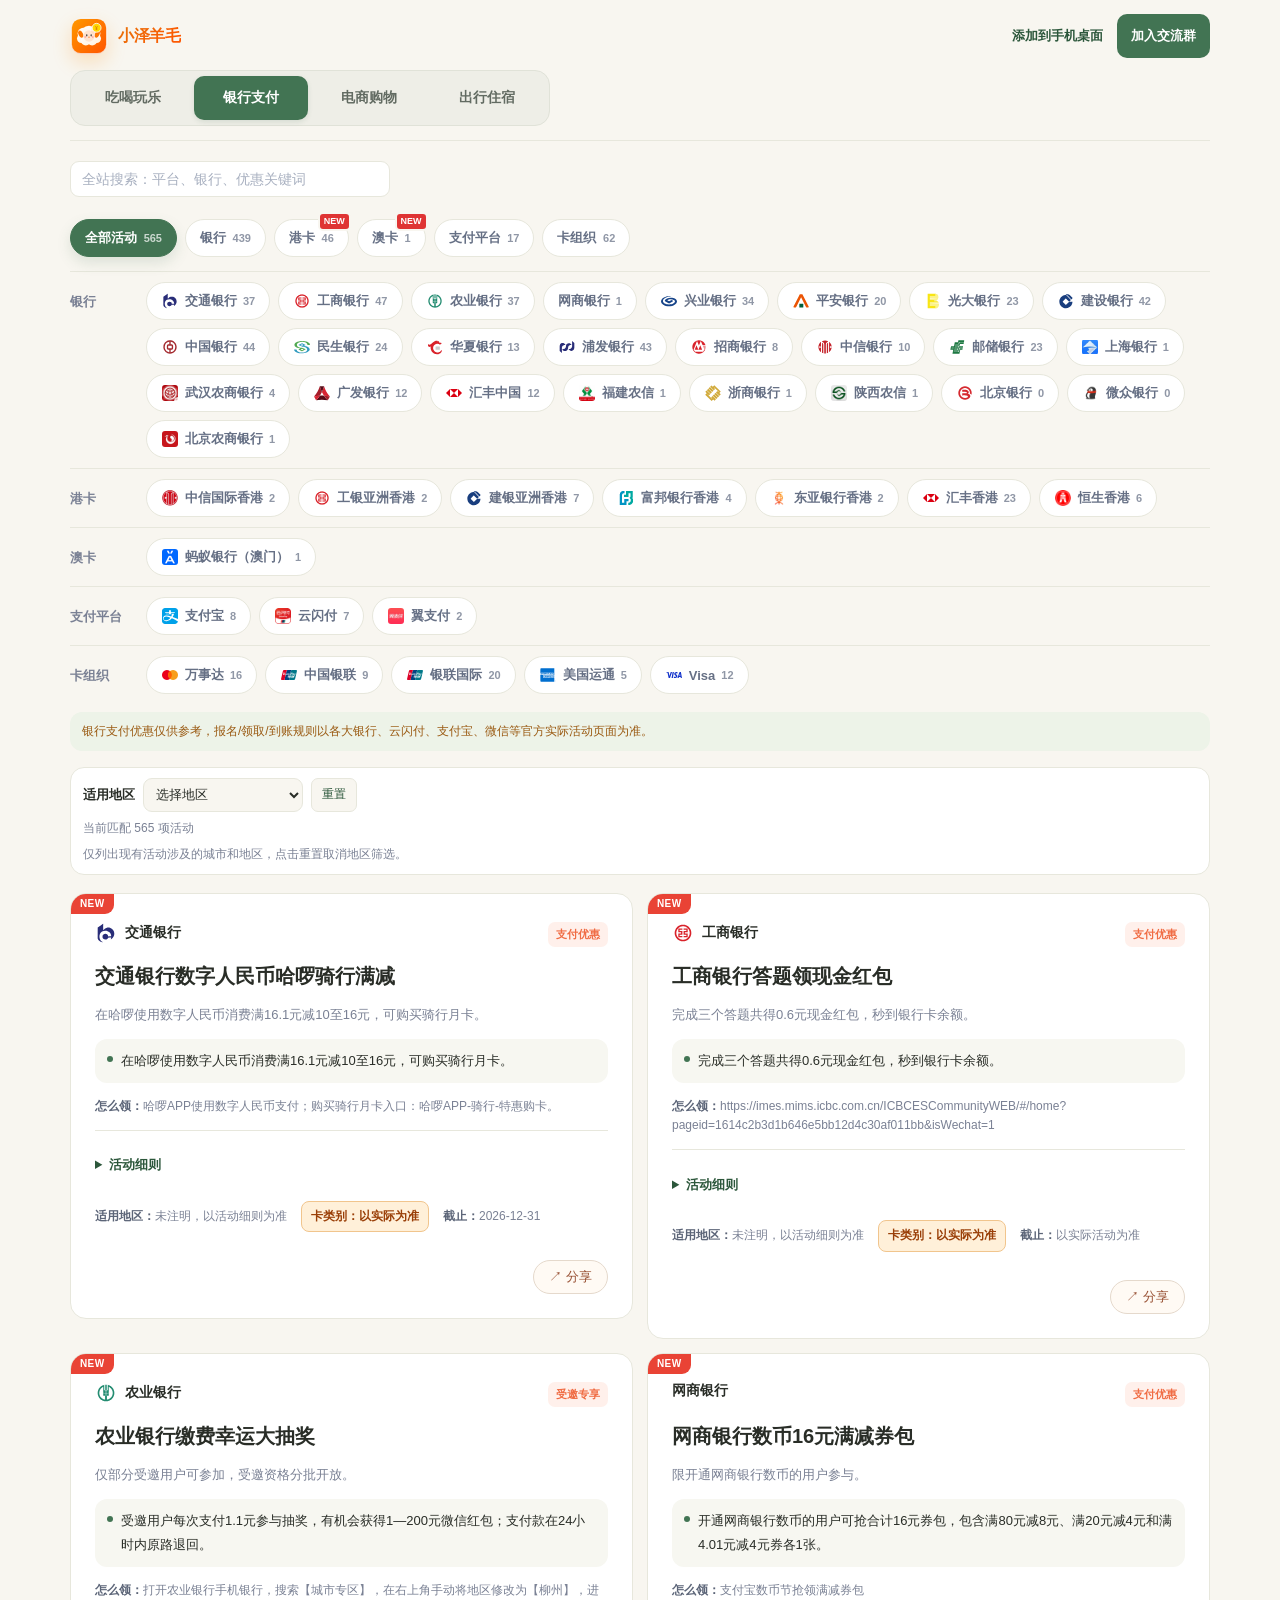
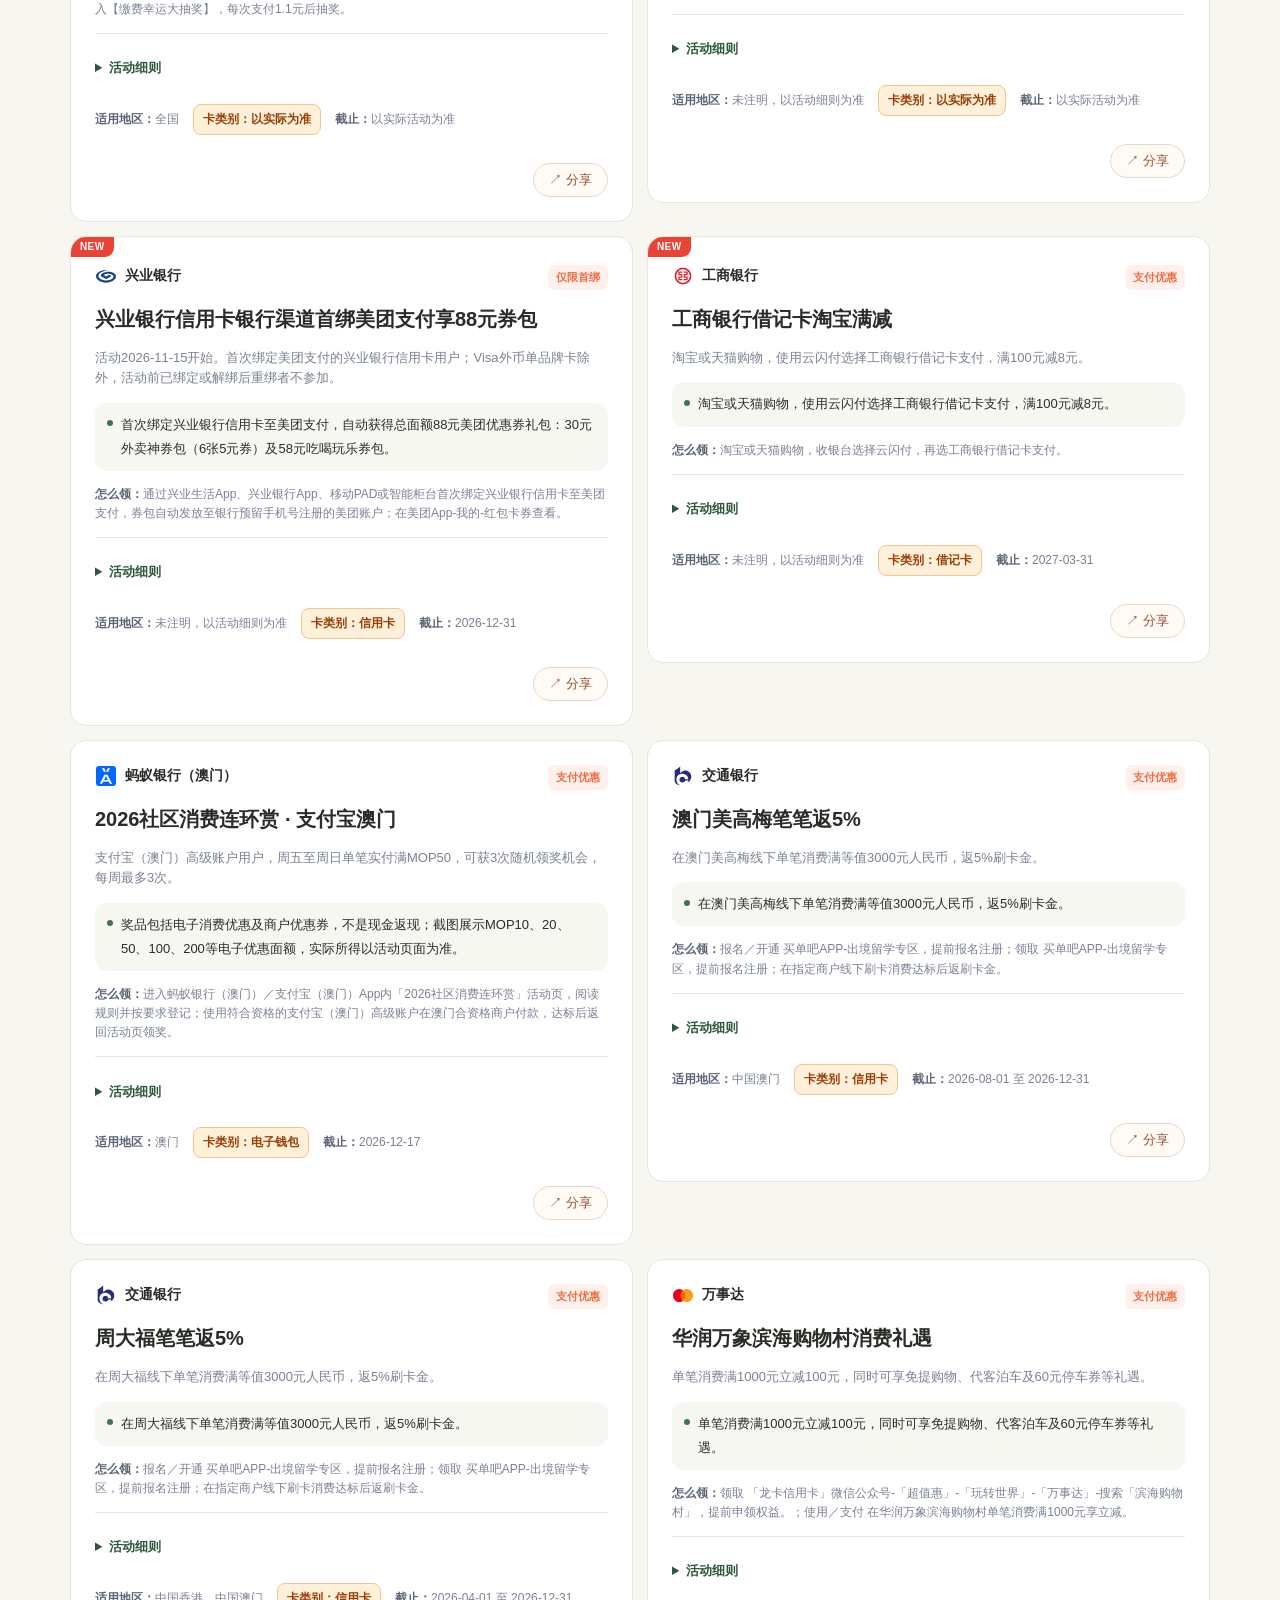
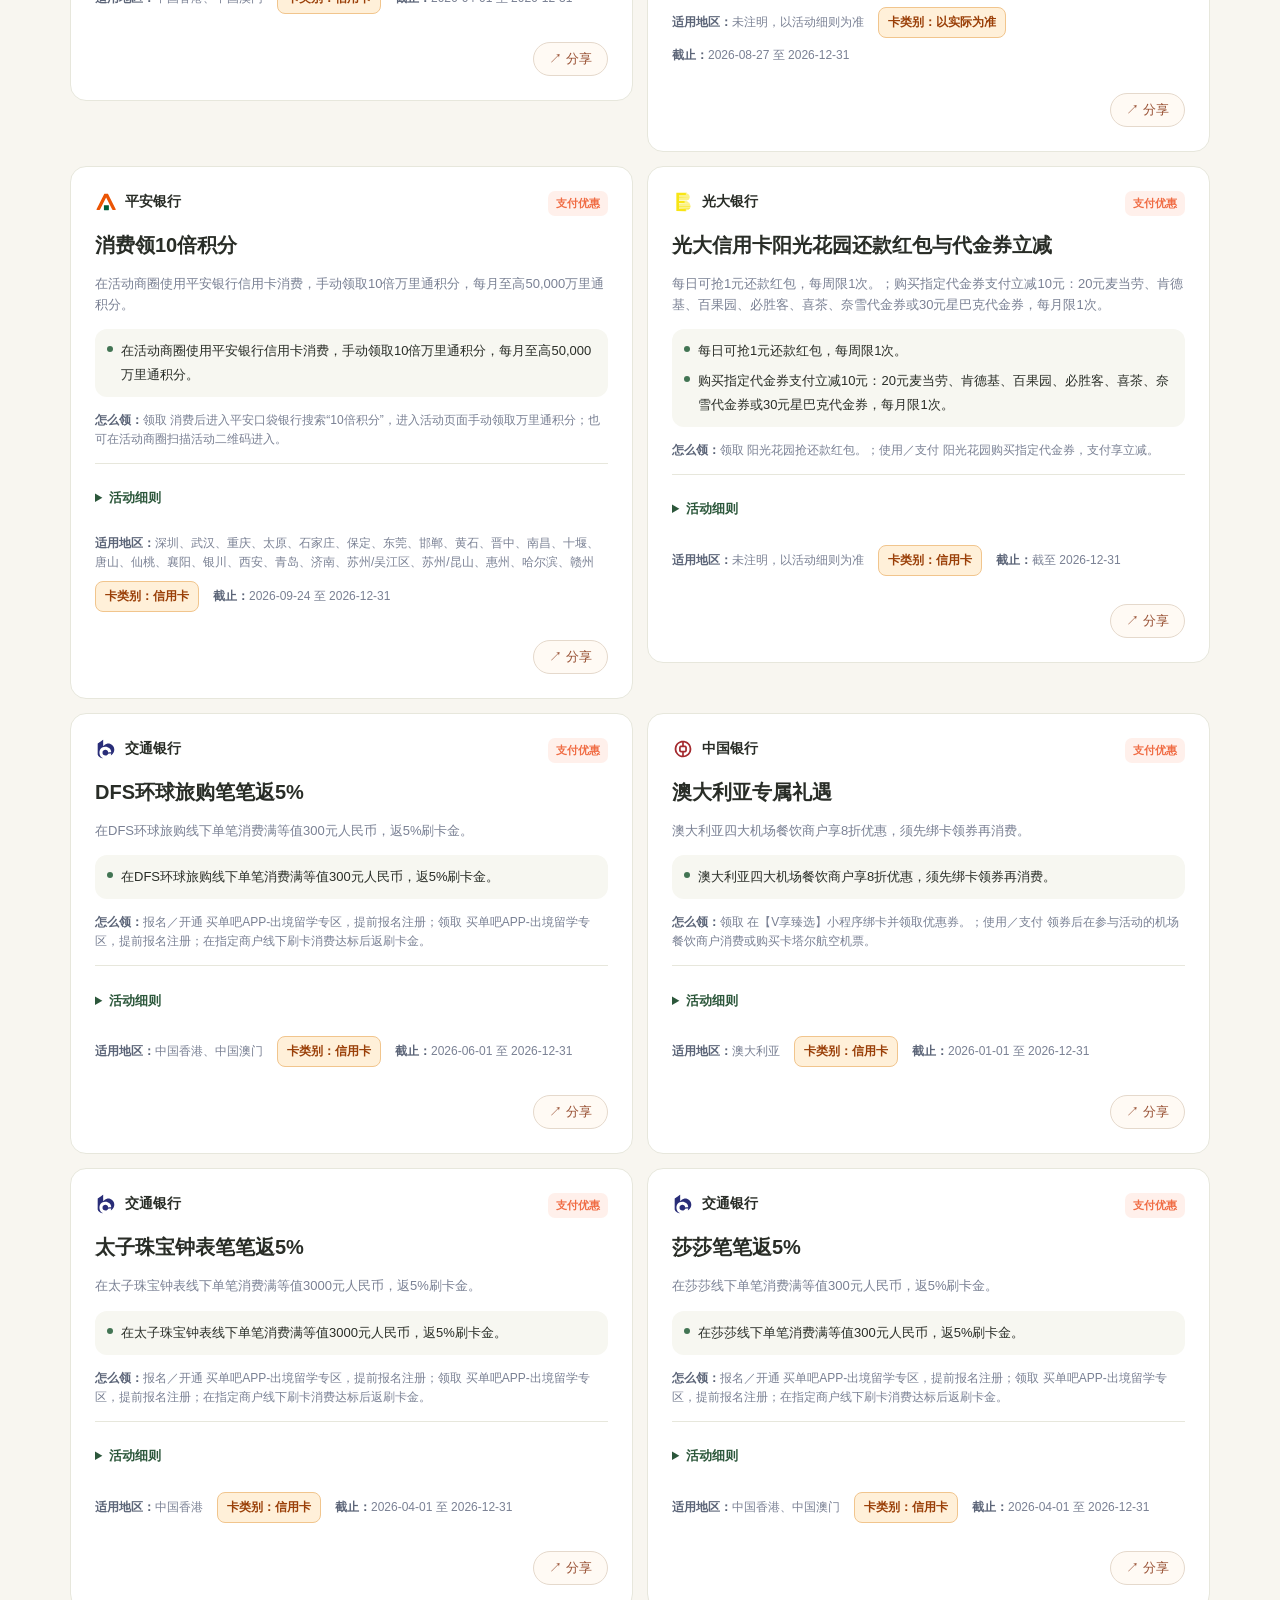
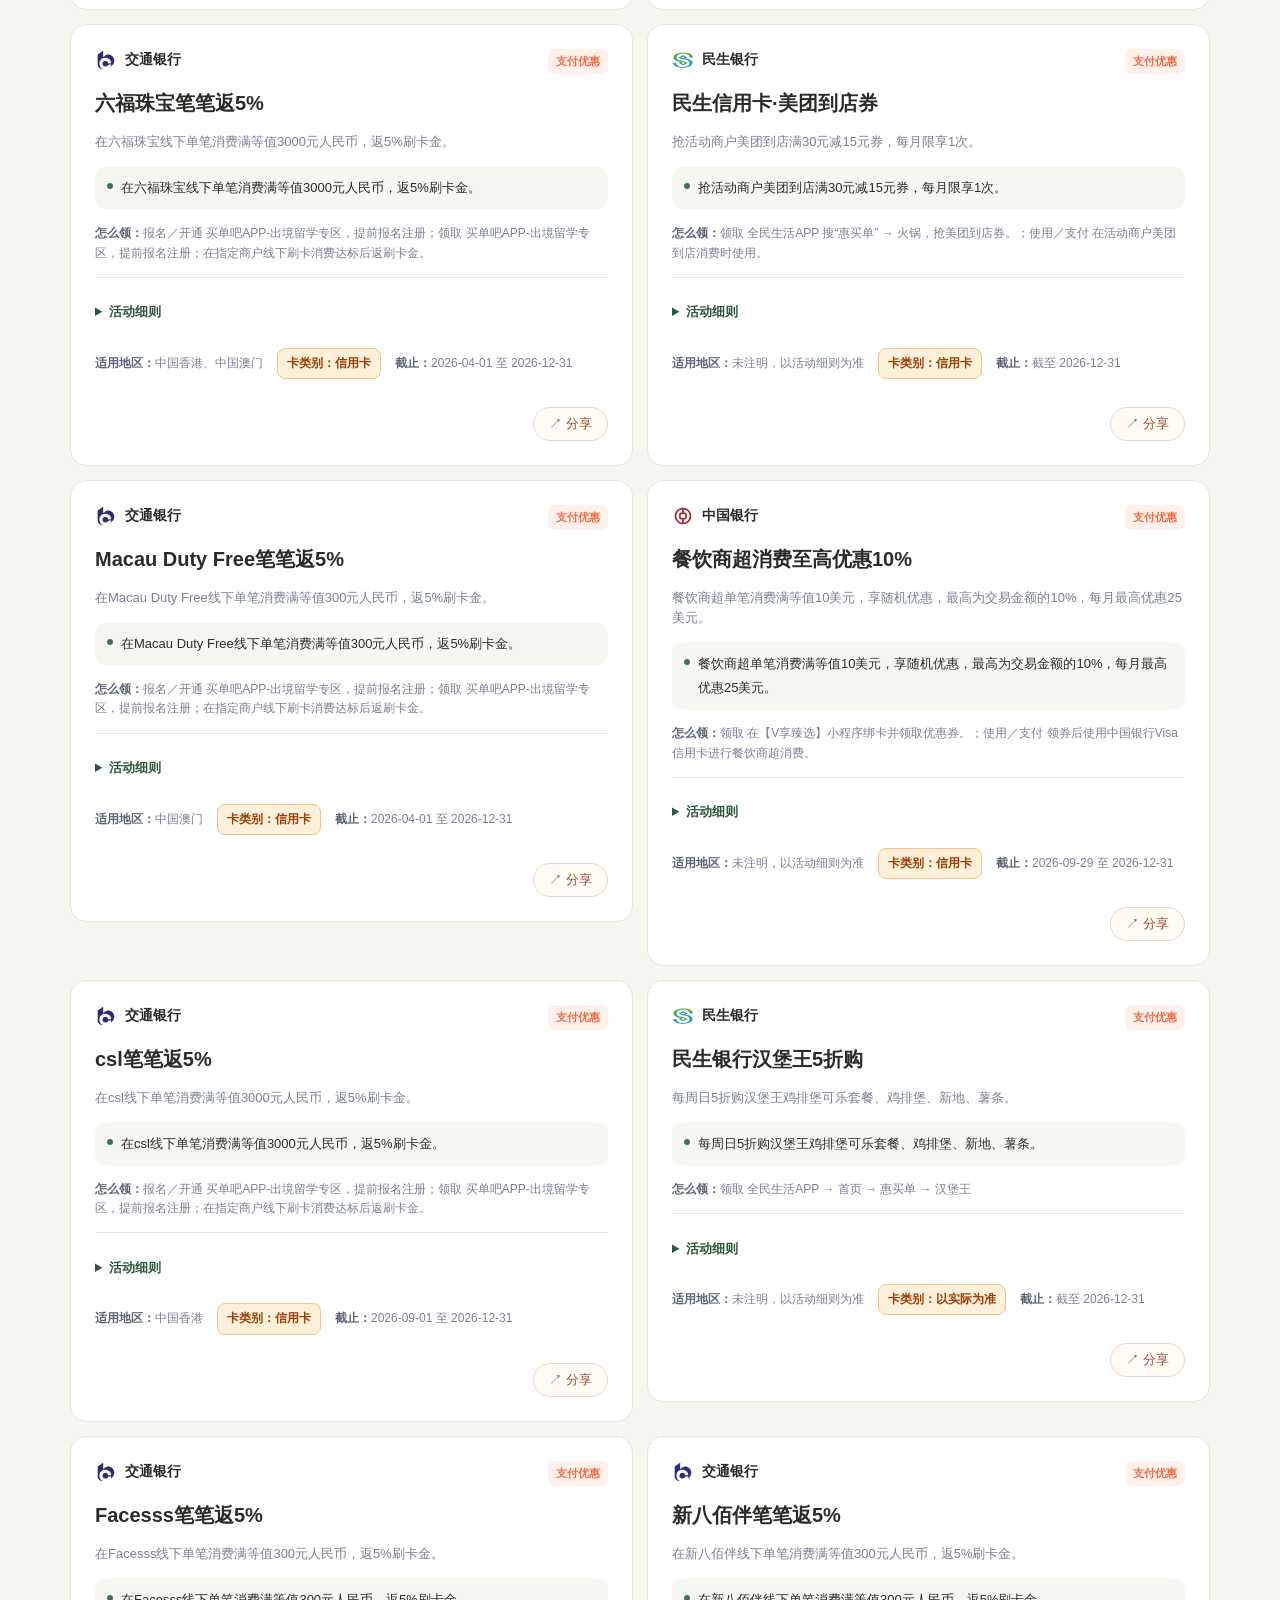
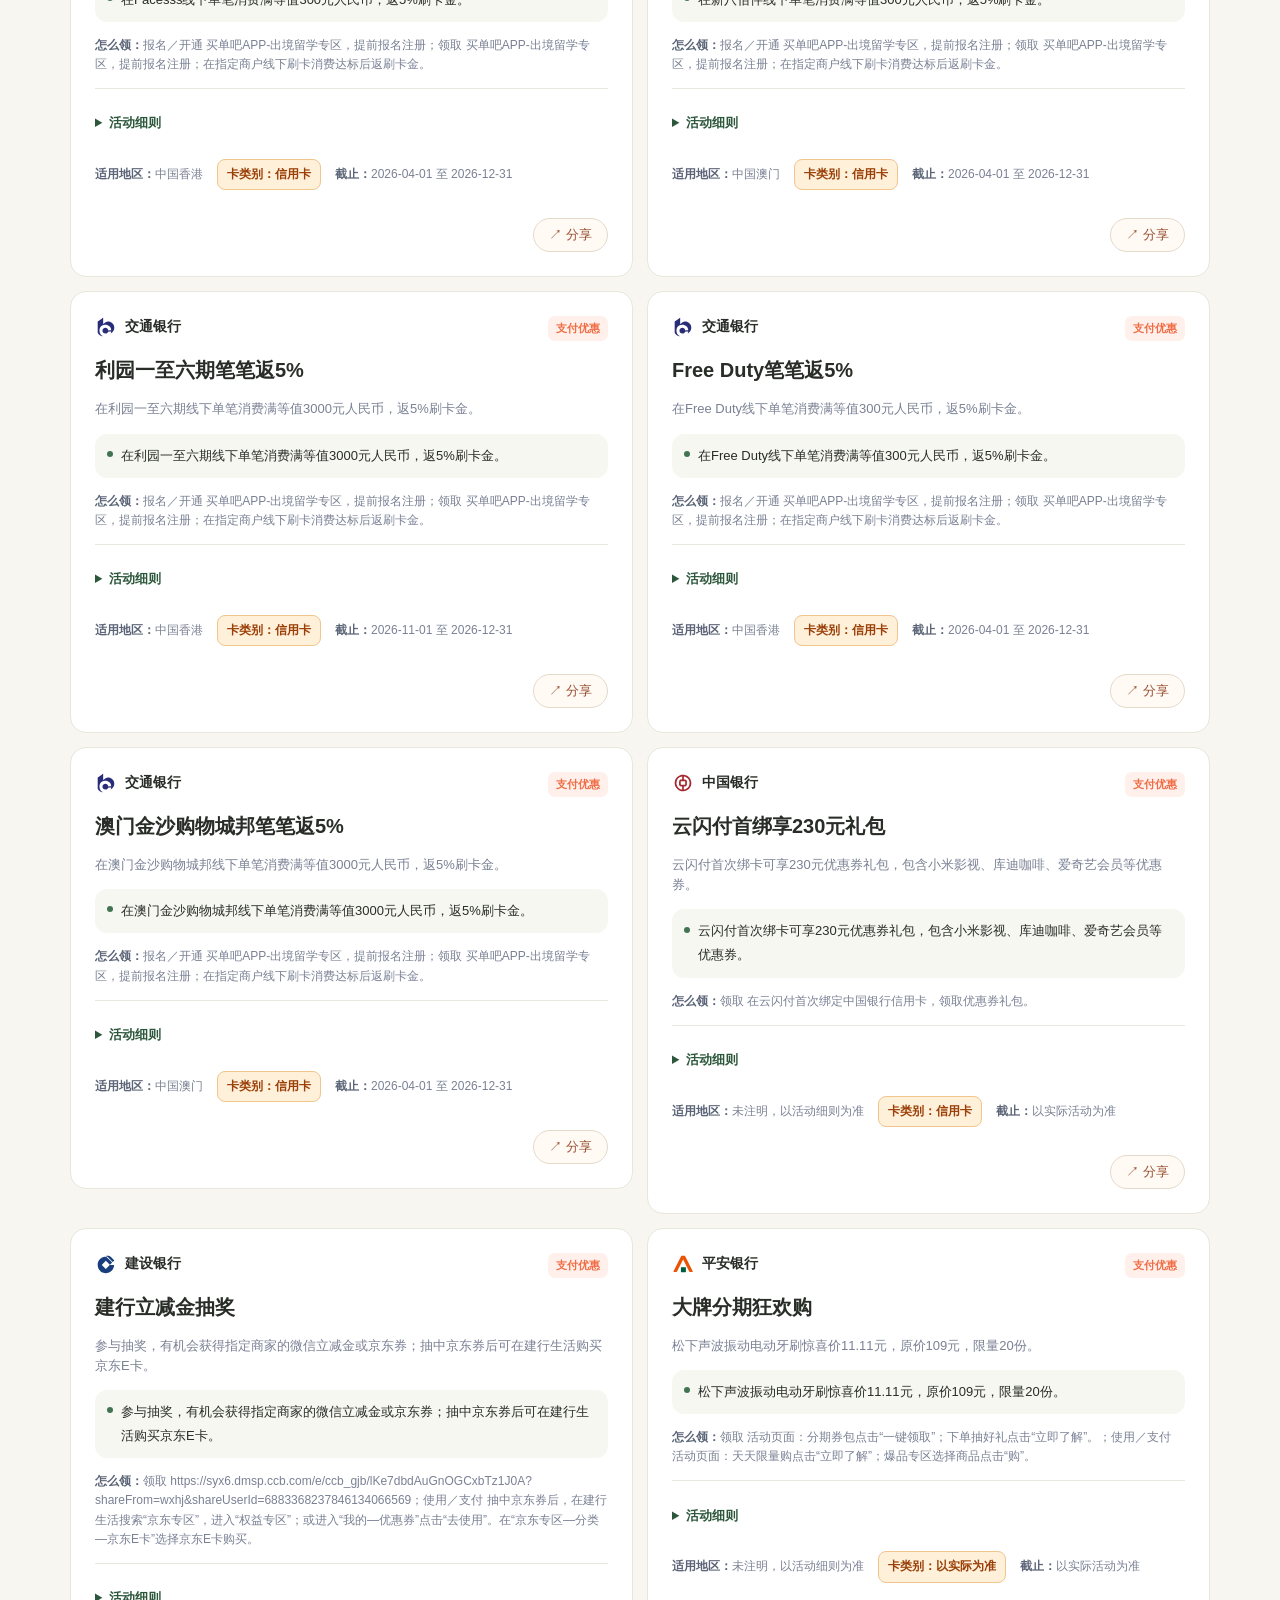
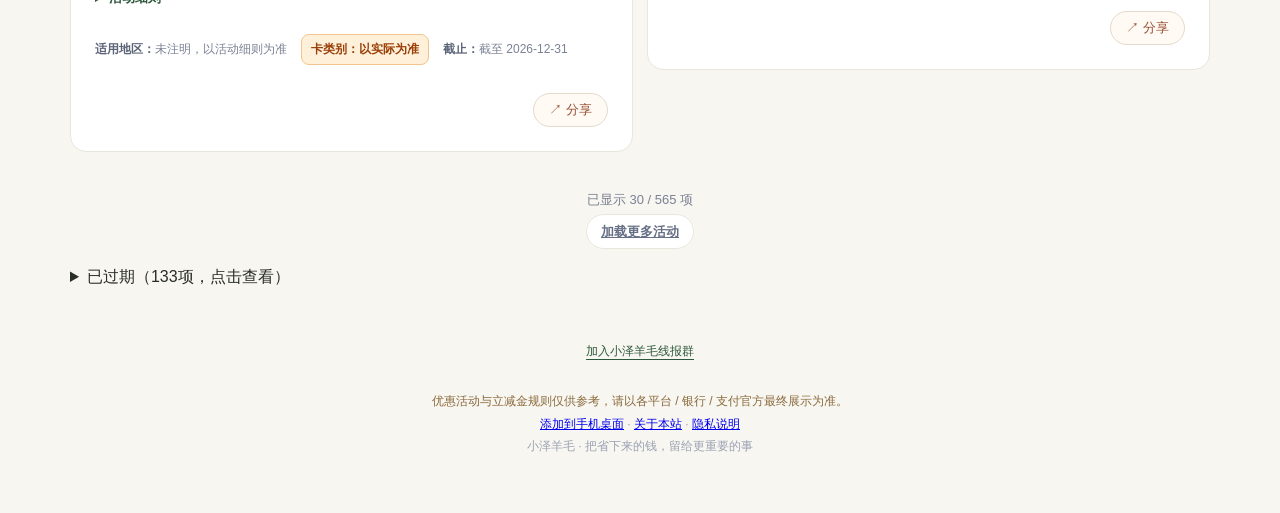
==== bank-payment/index.html @ dc4419f2 "feat: 初始化小泽羊毛网站全量代码与静态资源" ====
<!doctype html>
<html lang="zh-CN" data-section="bank" data-bank-page="1">
  <head>
    <meta charset="UTF-8" />
    <meta name="viewport" content="width=device-width, initial-scale=1, viewport-fit=cover" />
    <meta name="theme-color" content="#fff7ed" />
    <meta name="description" content="小泽羊毛 - 工商、建设、招商、交行等各大银行微信立减金、支付宝红包与支付满减活动汇总。" />
    <link rel="icon" type="image/svg+xml" href="/assets/logo.svg" />
    <link rel="apple-touch-icon" href="/assets/logo.svg" />
    <title>各大银行支付立减金与满减攻略 - 小泽羊毛</title>
    <!-- 引入核心样式表 -->
    <link rel="stylesheet" href="/assets/style.css" />
  </head>
  <body>
    <main class="page">
      <!-- 顶部紧凑导航栏 -->
      <header class="compact-header" id="top">
        <nav class="nav" aria-label="主导航">
          <a href="/" class="brand" aria-label="小泽羊毛首页">
            <img src="/assets/logo.svg" alt="小泽羊毛Logo" class="logo" width="38" height="38" />
            <span class="brand-name">小泽羊毛</span>
          </a>

          <!-- 模式切换栏 (吃喝玩乐 / 银行支付 / 电商购物 / 出行住宿) -->
          <div class="mode-bar-wrap" id="mode-bar-wrap">
            <div class="mode-switch" role="tablist" aria-label="内容类型">
              <a href="/" role="tab" id="tab-life" class="mode-btn" data-mode="life" aria-selected="false" aria-controls="panel-life">吃喝玩乐</a>
              <a href="/bank-payment/" role="tab" id="tab-bank" class="mode-btn" data-mode="bank" aria-current="page" aria-selected="true" aria-controls="panel-bank">银行支付</a>
              <a href="/shopping/" role="tab" id="tab-double11" class="mode-btn" data-mode="double11" aria-selected="false" aria-controls="panel-life">电商购物</a>
              <a href="/travel/" role="tab" id="tab-brand" class="mode-btn" data-mode="brand" aria-selected="false" aria-controls="panel-life">出行住宿</a>
            </div>
          </div>

          <!-- 右侧操作项 -->
          <div class="header-actions">
            <a href="/add-to-home.html" class="home-guide-link">添加到手机桌面</a>
            <button type="button" class="wechat-open" id="group-open-top" aria-haspopup="dialog">加入交流群</button>
          </div>
        </nav>
      </header>

      <!-- 当前版块主标题 -->
      <h1 class="section-heading" id="section-heading">银行支付优惠</h1>

      <!-- 工具栏：搜索与分类标签 -->
      <section class="toolbar" aria-label="筛选与搜索">
        <div class="search-row">
          <input
            type="search"
            class="search-input"
            id="search-input"
            placeholder="搜索平台 / 优惠关键词..."
            autocomplete="off"
            enterkeyhint="search"
            aria-label="搜索"
          />
        </div>

        <!-- 动态分类标签 (由 app.js 根据当前板块自动填充与高亮) -->
        <div class="categories" id="categories" role="toolbar" aria-label="分类筛选">
          <button type="button" class="category active" data-category="全部" aria-pressed="true">全部</button>
        </div>

        <div class="category-hint" aria-hidden="true">
          <span>左右滑动查看更多分类</span>
          <span class="arrow">→</span>
        </div>

        <!-- 银行模式专属说明提示 -->
        <p class="panel-note" id="bank-note">
          银行支付优惠仅供参考，报名/领取/到账规则以各大银行、云闪付、支付宝、微信等官方实际活动页面为准。
        </p>
      </section>

      <!-- 银行地区筛选器 (银行模式下使用) -->
      <div class="region-filter" id="region-filter" hidden>
        <div class="region-controls">
          <label for="bank-region">适用地区</label>
          <select id="bank-region" aria-describedby="region-note"></select>
          <button type="button" id="reset-bank-region">重置</button>
        </div>
        <span id="region-result-count" role="status" aria-live="polite"></span>
        <p id="region-note">仅列出现有活动涉及的城市和地区，点击重置取消地区筛选。</p>
      </div>

      <p id="search-summary" class="search-summary" role="status" aria-live="polite" hidden></p>

      <!-- 吃喝玩乐 / 电商 / 出行优惠网格面板 -->
      <section id="panel-life" role="tabpanel" aria-labelledby="tab-life">
        <h2 class="result-heading" id="life-results" hidden>优惠活动</h2>
        <div class="grid" id="coupon-grid">
          <!-- 默认占位卡片 (app.js 加载后将从 coupons.js 动态渲染) -->
          <article class="coupon" data-activity-id="coupon-001">
            <div class="coupon-top">
              <div class="platform">
                <img src="/assets/platforms/meituan.webp" alt="美团" class="platform-icon" width="36" height="36" />
                美团外卖大额券
              </div>
              <span class="tag">热门推荐</span>
            </div>
            <p class="desc">大额满减神券天天领，天天外卖立减省钱</p>
            <div class="coupon-code">
              <span>口令：</span>
              <code>http:/💰x5YTFiODFmZTM💰</code>
            </div>
            <div class="coupon-bottom">
              <div class="coupon-action">
                <span class="copy-feedback" role="status" aria-live="polite"></span>
                <button type="button" class="copy" data-code="http:/💰x5YTFiODFmZTM💰" data-platform="美团">复制口令</button>
              </div>
            </div>
            <button type="button" class="share-button" data-share-id="coupon-001">↗ 分享</button>
          </article>
        </div>
      </section>

      <!-- 银行支付优惠面板 -->
      <section id="panel-bank" role="tabpanel" aria-labelledby="tab-bank" hidden>
        <h2 class="result-heading" id="bank-results" hidden>银行支付</h2>
        <div class="bank-grid" id="bank-grid"></div>
      </section>

      <!-- 底部版权与说明 -->
      <footer>
        <button type="button" class="wechat-footer-button" id="group-open-footer" aria-haspopup="dialog">
          加入小泽羊毛线报群
        </button>
        <span class="warn">
          优惠活动与立减金规则仅供参考，请以各平台 / 银行 / 支付官方最终展示为准。
        </span>
        <br />
        <a href="/add-to-home.html">添加到手机桌面</a> ·
        <a href="/about.html">关于本站</a> ·
        <a href="/privacy.html">隐私说明</a>
        <br />
        小泽羊毛 · 把省下来的钱，留给更重要的事
      </footer>
    </main>

    <!-- 加入社群对话框 (站长可在下方修改群号或二维码图片) -->
    <dialog class="wechat-dialog" id="group-dialog" aria-labelledby="group-dialog-title">
      <div class="wechat-dialog-header">
        <h2 id="group-dialog-title">加入小泽羊毛交流群</h2>
        <button type="button" id="group-close" aria-label="关闭">×</button>
      </div>
      <div class="wechat-content">
        <p>欢迎加入小泽羊毛线报群，每天同步最新外卖立减券、银行立减金与大额补贴！</p>
        <div style="background:#fff7ed; padding:12px; border-radius:8px; margin:12px 0; border:1px dashed #ff8a1f;">
          <p style="margin:0 0 6px 0; font-weight:600;">小泽羊毛官方QQ/微信群：</p>
          <p style="margin:0; font-size:16px;">
            群号：<strong>300260356</strong>
            <button type="button" id="copy-group-number" style="margin-left:8px; padding:4px 8px; font-size:12px; background:#ff8a1f; color:#fff; border:none; border-radius:4px; cursor:pointer;">复制群号</button>
          </p>
        </div>
        <p id="group-copy-status" role="status" aria-live="polite" style="color:#1d9b68; font-size:13px;"></p>
        <p style="color:#888; font-size:12px; margin-top:8px;">提示：如微信加群频繁，请先复制群号在搜索栏添加或留意站长更新。</p>
      </div>
    </dialog>

    <!-- 核心业务脚本 -->
    <script src="/assets/share.js"></script>
    <script src="/assets/coupons.js"></script>
    <script src="/assets/banks.js"></script>
    <script src="/assets/app.js"></script>
  </body>
</html>
---- assets/style.css ----
/* ==========================================================================
   小泽羊毛 - 核心视觉样式表 (Style.css)
   基于移动端优先响应式设计，完美适配手机、平板与桌面端
   ========================================================================== */

/* --- 全局色彩变量与排版设定 --- */

      :root {
        --ink: #1a1c23;
        --muted: #7a8194;
        --brand: #ff8a1f;
        --brand-deep: #e8720a;
        --brand-soft: #fff1e3;
        --brand-ring: rgba(255, 138, 31, 0.22);
        --bg: #f6f7fb;
        --line: #ebeff5;
        --card: #fff;
        --ok: #1d9b68;
        --ok-bg: #ecfbf3;
        --tag: #f06c44;
        --tag-bg: #fff0eb;
        --shadow: 0 14px 36px rgba(43, 47, 92, 0.08);
        --radius: 18px;
      }
      * { box-sizing: border-box; }
      html { scroll-behavior: smooth; }
      body {
        margin: 0;
        color: var(--ink);
        background: var(--bg);
        font-family: -apple-system, BlinkMacSystemFont, "PingFang SC", "Microsoft YaHei", sans-serif;
        -webkit-tap-highlight-color: transparent;
      }
      button { font: inherit; }
      .page { max-width: 1180px; margin: auto; padding: 0 20px 56px; }

      /* Nav */
      .hero { padding: 18px 0 6px; }
      .nav { display: flex; align-items: center; justify-content: space-between; gap: 16px; }
      .brand { display: flex; align-items: center; gap: 10px; color: var(--ink); text-decoration: none; min-width: 0; }
      .logo { width: 38px; height: 38px; display: block; border-radius: 13px; object-fit: cover; box-shadow: 0 8px 18px rgba(255, 151, 28, 0.22); }
      .brand-copy { display: flex; flex-direction: column; gap: 2px; min-width: 0; }
      .brand-name { font-weight: 800; letter-spacing: -0.4px; line-height: 1.15; }
      .brand-subtitle { color: var(--muted); font-size: 11px; font-weight: 500; line-height: 1.2; }
      .nav-ai {
        flex: 0 0 auto;
        display: inline-flex;
        align-items: center;
        color: #fff;
        background: linear-gradient(135deg, var(--brand), #ffb45a);
        padding: 10px 14px;
        border-radius: 12px;
        font-weight: 700;
        font-size: 13px;
        text-decoration: none;
        box-shadow: 0 8px 18px var(--brand-ring);
      }
      .nav-ai:hover { filter: brightness(0.97); }

      /* Hero */
      .hero-grid { padding: 18px 0 10px; }
      .eyebrow {
        display: inline-flex;
        gap: 7px;
        align-items: center;
        color: var(--brand-deep);
        background: var(--brand-soft);
        padding: 7px 12px;
        border-radius: 99px;
        font-size: 12px;
        font-weight: 700;
      }
      h1 {
        margin: 12px 0 0;
        font-size: 22px;
        line-height: 1.35;
        letter-spacing: -0.4px;
        font-weight: 800;
      }
      .hero-copy {
        max-width: 640px;
        color: var(--muted);
        font-size: 14px;
        line-height: 1.7;
        margin: 8px 0 0;
      }

      /* Mode switch sticky */
      .mode-bar-wrap {
        position: sticky;
        top: 0;
        z-index: 40;
        margin: 0 -20px;
        padding: 8px 20px 10px;
        background: rgba(246, 247, 251, 0.92);
        backdrop-filter: blur(12px);
        -webkit-backdrop-filter: blur(12px);
        border-bottom: 1px solid transparent;
      }
      .mode-bar-wrap.stuck { border-bottom-color: var(--line); }
      .mode-switch {
        display: grid;
        grid-template-columns: 1fr 1fr;
        gap: 6px;
        padding: 5px;
        border-radius: 16px;
        background: #fff;
        border: 1px solid var(--line);
        box-shadow: 0 8px 20px rgba(43, 47, 92, 0.05);
      }
      .mode-btn {
        border: 0;
        background: transparent;
        color: var(--muted);
        border-radius: 12px;
        padding: 11px 10px;
        cursor: pointer;
        font-weight: 700;
        font-size: 14px;
        transition: 0.18s ease;
      }
      .mode-btn[aria-selected="true"] {
        color: #fff;
        background: linear-gradient(135deg, var(--brand), #ffb045);
        box-shadow: 0 8px 16px var(--brand-ring);
      }

      /* Filters + search */
      .toolbar { margin-top: 14px; }
      .search-row { display: flex; gap: 10px; margin-bottom: 12px; }
      .search-input {
        flex: 1;
        min-width: 0;
        border: 1px solid var(--line);
        background: #fff;
        border-radius: 14px;
        padding: 12px 14px;
        font-size: 14px;
        color: var(--ink);
        outline: none;
      }
      .search-input:focus { border-color: #ffc48a; box-shadow: 0 0 0 3px var(--brand-ring); }
      .search-input::placeholder { color: #a8b0c0; }
      .categories {
        display: flex;
        gap: 8px;
        overflow: auto;
        padding: 2px 0 8px;
        scrollbar-width: none;
      }
      .categories::-webkit-scrollbar { display: none; }
      .category {
        flex: 0 0 auto;
        border: 1px solid var(--line);
        background: #fff;
        color: #667085;
        border-radius: 99px;
        padding: 9px 14px;
        cursor: pointer;
        font-size: 13px;
        font-weight: 600;
      }
      .category[aria-pressed="true"],
      .category.active {
        border-color: var(--brand);
        color: #fff;
        background: var(--brand);
        box-shadow: 0 6px 14px var(--brand-ring);
      }
      .category-hint {
        display: none;
        align-items: center;
        justify-content: flex-end;
        gap: 5px;
        padding: 0 3px 8px;
        color: #9aa2b3;
        font-size: 11px;
      }
      .category-hint .arrow { color: var(--brand); font-size: 15px; line-height: 1; }
      .panel-note {
        display: none;
        margin: 0 0 12px;
        padding: 10px 12px;
        border-radius: 12px;
        background: var(--brand-soft);
        color: #9a5a12;
        font-size: 12px;
        line-height: 1.55;
      }
      .panel-note.show { display: block; }

      /* Coupon grid */
      .grid {
        display: grid;
        grid-template-columns: repeat(3, 1fr);
        gap: 14px;
      }
      .coupon {
        background: var(--card);
        border: 1px solid var(--line);
        border-radius: var(--radius);
        padding: 16px;
        box-shadow: var(--shadow);
        display: flex;
        flex-direction: column;
        min-height: 0;
        transition: 0.2s ease;
      }
      .coupon:hover { transform: translateY(-2px); box-shadow: 0 18px 40px rgba(43, 47, 92, 0.12); }
      .coupon-top { display: flex; justify-content: space-between; align-items: start; gap: 10px; }
      .platform { display: flex; align-items: center; gap: 9px; font-weight: 750; font-size: 15px; line-height: 1.35; min-width: 0; }
      .platform-icon { width: 36px; height: 36px; display: block; flex: 0 0 auto; border-radius: 11px; object-fit: cover; }
      .tag {
        flex: 0 0 auto;
        color: var(--tag);
        background: var(--tag-bg);
        padding: 5px 8px;
        border-radius: 7px;
        font-size: 11px;
        font-weight: 700;
      }
      .desc { color: var(--muted); font-size: 13px; line-height: 1.55; margin: 12px 0 0; }
      .coupon-code {
        margin-top: 12px;
        padding: 10px 12px;
        border-radius: 10px;
        background: #faf6f1;
        color: var(--muted);
        font-size: 12px;
        line-height: 1.5;
      }
      .coupon-code code { color: var(--ink); font-family: inherit; font-size: 13px; font-weight: 700; overflow-wrap: anywhere; }
      .coupon-code a { color: var(--brand-deep); font-size: 13px; font-weight: 700; overflow-wrap: anywhere; text-decoration: underline; text-underline-offset: 2px; }
      .coupon-bottom { display: flex; align-items: center; justify-content: flex-end; gap: 10px; margin-top: 12px; }
      .coupon-deadline { margin: 0 auto 0 0; color: var(--muted); font-size: 12px; line-height: 1.6; }
      .coupon-deadline span { white-space: nowrap; }
      .coupon-bottom.has-deadline .coupon-action { flex: 0 0 auto; position: relative; }
      .coupon-bottom.has-deadline .copy-feedback { position: absolute; right: 0; bottom: calc(100% + 6px); width: max-content; max-width: 200px; }
      .coupon-action { display: flex; align-items: center; justify-content: flex-end; gap: 8px; min-width: 0; }
      .copy-feedback {
        color: var(--ok);
        background: var(--ok-bg);
        padding: 6px 8px;
        border-radius: 8px;
        font-size: 11px;
        line-height: 1.35;
        white-space: normal;
        overflow-wrap: anywhere;
        text-align: right;
        opacity: 0;
        transform: translateX(5px);
        transition: 0.2s ease;
        pointer-events: none;
      }
      .copy-feedback.show { opacity: 1; transform: translateX(0); }
      .copy, .claim-btn {
        cursor: pointer;
        border: 0;
        color: #fff;
        background: var(--brand);
        padding: 10px 14px;
        border-radius: 10px;
        font-weight: 700;
        font-size: 13px;
        transition: 0.2s;
        text-decoration: none;
        display: inline-flex;
        align-items: center;
      }
      .copy:hover, .claim-btn:hover { background: var(--brand-deep); }
      .copy.copied { background: var(--ok); }

      /* Bank tip cards */
      .bank-grid {
        display: grid;
        grid-template-columns: repeat(2, 1fr);
        gap: 14px;
      }
      .bank-card {
        background: var(--card);
        border: 1px solid var(--line);
        border-radius: var(--radius);
        padding: 16px;
        box-shadow: var(--shadow);
        display: flex;
        flex-direction: column;
        gap: 10px;
      }
      .bank-card-top { display: flex; justify-content: space-between; align-items: flex-start; gap: 10px; }
      .bank-name {
        display: inline-flex;
        align-items: center;
        gap: 8px;
        font-weight: 800;
        font-size: 14px;
      }
      .bank-dot {
        width: 10px;
        height: 10px;
        border-radius: 50%;
        background: linear-gradient(135deg, var(--brand), #ffc878);
        box-shadow: 0 0 0 4px var(--brand-soft);
      }
      .bank-title { margin: 0; font-size: 17px; line-height: 1.35; font-weight: 800; }
      .bank-summary { margin: 0; color: var(--muted); font-size: 13px; line-height: 1.55; }
      .bank-rewards {
        margin: 0;
        padding: 10px 12px;
        border-radius: 12px;
        background: #faf6f1;
        list-style: none;
      }
      .bank-rewards li {
        position: relative;
        padding-left: 14px;
        color: var(--ink);
        font-size: 13px;
        line-height: 1.55;
        font-weight: 600;
      }
      .bank-rewards li + li { margin-top: 6px; }
      .bank-rewards li::before {
        content: "";
        position: absolute;
        left: 0;
        top: 0.55em;
        width: 6px;
        height: 6px;
        border-radius: 50%;
        background: var(--brand);
      }
      .bank-howto, .bank-meta {
        margin: 0;
        font-size: 12px;
        line-height: 1.6;
        color: var(--muted);
      }
      .bank-howto strong, .bank-meta strong { color: #5c6578; font-weight: 700; }
      .bank-meta { display: flex; flex-wrap: wrap; gap: 8px 14px; }

      .empty {
        grid-column: 1 / -1;
        text-align: center;
        padding: 56px 20px;
        color: var(--muted);
        background: #fff;
        border-radius: var(--radius);
        border: 1px dashed var(--line);
      }

      footer {
        text-align: center;
        color: #9aa2b3;
        font-size: 12px;
        padding-top: 42px;
        line-height: 1.85;
      }
      footer .warn { color: #8a6a3d; }

      @media (max-width: 980px) {
        .grid { grid-template-columns: repeat(2, 1fr); }
      }
      @media (max-width: 760px) {
        .page { padding: 0 16px 42px; }
        .mode-bar-wrap { margin: 0 -16px; padding-left: 16px; padding-right: 16px; }
        .hero { padding-top: 14px; }
        .hero-grid { padding: 14px 0 6px; }
        h1 { font-size: 18px; }
        .hero-copy { font-size: 13px; }
        .nav-ai { padding: 9px 11px; font-size: 12px; }
        .category-hint { display: flex; }
        .grid, .bank-grid { grid-template-columns: 1fr; gap: 12px; }
        .coupon-action { gap: 6px; }
      }
    /* Warm editorial layout, compact enough for everyday browsing. */
      :root { --bg:#f8f6f0; --ink:#292d27; --brand:#427453; --brand-deep:#2c573b; --brand-soft:#edf3e8; --brand-ring:rgba(66,116,83,.15); --line:#e7e7dc; --shadow:none; --radius:16px; }
      .hero { padding-top:26px; } .hero-grid {padding:38px 0 26px;} h1{font-size:34px;letter-spacing:-1px;line-height:1.4;} .eyebrow{background:transparent;padding:0;letter-spacing:2px;} .hero-copy{margin-top:12px;}
      .nav-ai,.mode-btn[aria-selected="true"]{background:var(--brand);box-shadow:none;} .mode-bar-wrap{background:rgba(248,246,240,.95);} .mode-switch{max-width:480px;box-shadow:none;} .toolbar{margin:20px 0 16px;} .search-input{padding:15px 18px;} .coupon:hover{box-shadow:0 8px 24px #292d2709;} .coupon-code,.bank-rewards{background:#f7f7f1;}
      .bank-card{padding:24px;gap:14px;} .bank-title{font-size:20px;line-height:1.5;} .bank-rewards li{font-weight:500;line-height:1.85;} .bank-dot{background:var(--brand);} .bank-grid{align-items:start;} .coupon,.bank-card{min-width:0;overflow-wrap:anywhere;} button:focus-visible,a:focus-visible{outline:3px solid #a6bc8d;outline-offset:3px;} .copy-feedback{max-width:230px;} [hidden]{display:none!important;}
      @media(max-width:760px){.hero-grid{padding:28px 0 20px;}h1{font-size:27px;max-width:320px;}.bank-card{padding:18px;}.bank-title{font-size:18px;}.brand-subtitle{font-size:10px;}.nav-ai{padding:10px;}.copy-feedback{max-width:160px;}.category{min-height:42px;}.search-input{font-size:16px;}.mode-btn{min-height:44px;}}
    
      .compact-header{position:sticky;top:0;z-index:50;background:var(--bg);padding:14px 0;border-bottom:1px solid var(--line);}
      .compact-header .nav{gap:20px;} .compact-header .mode-bar-wrap{position:static;margin:0;padding:0;background:transparent;border:0;flex:1;backdrop-filter:none;}
      .compact-header .mode-switch{display:flex;width:fit-content;background:transparent;border:0;padding:0;gap:4px;}
      .compact-header .mode-btn{white-space:nowrap;padding:11px 16px;}
      .result-heading{font-size:17px;margin:20px 0 12px;}#search-summary{font-size:13px;color:var(--muted);margin:0 0 16px;}#panel-bank{margin-top:16px;}
      @media(max-width:760px){.compact-header{padding:10px 0;}.compact-header .nav{gap:8px;}.compact-header .logo{width:26px;height:26px;border-radius:8px;}.compact-header .brand{gap:6px;flex-shrink:0;}.compact-header .brand-name{font-size:14px;white-space:nowrap;}.compact-header .nav-ai{display:none;}.compact-header .mode-bar-wrap{flex:1;}.compact-header .mode-switch{width:100%;justify-content:flex-end;gap:2px;}.compact-header .mode-btn{font-size:13px;padding:10px 8px;min-height:42px;}.toolbar{margin-top:12px;}.search-row{margin-bottom:8px;}}
      @media(max-width:350px){.page{padding-left:10px;padding-right:10px;}.compact-header .brand-name{font-size:12px;}.compact-header .mode-btn{font-size:12px;padding:10px 6px;}.compact-header .logo{width:22px;height:22px;}}
    
      .compact-header .mode-bar-wrap{min-width:0;overflow-x:auto;scrollbar-width:none;}.compact-header .mode-bar-wrap::-webkit-scrollbar{display:none;}.compact-header .mode-switch{min-width:max-content;}.compact-header .mode-btn{flex-shrink:0;}
      @media(max-width:760px){.compact-header .brand-name{font-size:12px;}.compact-header .logo{width:24px;height:24px;}.compact-header .mode-switch{width:max-content;justify-content:flex-start;}.compact-header .mode-btn{font-size:12px;padding:10px 7px;}}
          .bank-rules{border-top:1px solid var(--line);padding-top:12px;font-size:13px;line-height:1.8;}.bank-rules summary{cursor:pointer;color:var(--brand-deep);font-weight:700;min-height:44px;display:list-item;align-content:center;}.bank-rules ul{padding-left:20px;margin:8px 0;color:#5c6578;}.bank-rules li+li{margin-top:8px;}
          .categories.bank-categories{flex-wrap:wrap;overflow:visible;gap:8px;}
      @media(max-width:760px){.categories.bank-categories{flex-wrap:nowrap;overflow-x:auto;}.categories.bank-categories .category{flex-shrink:0;}}
          .categories.bank-categories{display:block;overflow:visible;}.institution-groups{display:flex;flex-wrap:wrap;gap:8px;margin-bottom:14px;}.institution-row{display:flex;align-items:flex-start;gap:16px;padding:10px 0;border-top:1px solid var(--line);}.institution-label{flex:0 0 60px;padding-top:11px;color:var(--muted);font-size:13px;font-weight:700;}.institution-options{display:flex;flex-wrap:wrap;gap:8px;min-width:0;}.institution-count{font-size:11px;opacity:.72;margin-left:3px;}
      @media(max-width:760px){.institution-row{display:block;}.institution-label{display:block;padding:0 0 10px;}.institution-options{gap:6px;}.institution-options .category{padding:9px 11px;font-size:12px;}.institution-row.mobile-group-hidden{display:none;}.institution-groups{gap:6px;margin-bottom:10px;}.institution-groups .category{padding:9px 10px;font-size:12px;}}
          /* Two-row header keeps all content tabs reachable on narrow screens. */
      .compact-header .nav{display:flex;flex-wrap:wrap;gap:12px;}
      .compact-header .brand{order:0;}.compact-header .nav-ai{order:1;margin-left:auto;}
      .compact-header .mode-bar-wrap{order:2;flex:0 0 100%;width:100%;overflow:visible;}
      .compact-header .mode-switch{display:grid;grid-template-columns:repeat(4,minmax(0,1fr));width:100%;min-width:0;gap:4px;}
      .compact-header .mode-btn{min-width:0;padding:12px 6px;font-size:14px;min-height:44px;}
      @media(max-width:760px){.compact-header .brand-name{font-size:15px;}.compact-header .logo{width:30px;height:30px;}.compact-header .nav-ai{display:inline-flex;padding:8px 10px;font-size:12px;}.compact-header .mode-btn{font-size:12px;padding:11px 2px;}.compact-header .mode-switch{gap:2px;}}
      @media(max-width:350px){.compact-header .mode-btn{font-size:11px;}}
          .compact-header .mode-switch{background:#eeeee7;border:1px solid #e0e2d8;border-radius:15px;padding:5px;}
      .compact-header .mode-btn{border-radius:10px;color:#626b62;}
      .compact-header .mode-btn[aria-selected="true"]{color:#fff;background:var(--brand);box-shadow:0 2px 5px rgba(44,87,59,.12);}
      .compact-header .mode-btn[aria-selected="false"]:hover{background:#e2e5db;color:var(--brand-deep);}
      @media(max-width:760px){.compact-header .mode-switch{padding:4px;gap:2px;}.compact-header .mode-btn{padding:10px 1px;}}
     .header-actions{order:1;margin-left:auto;display:flex;align-items:center;gap:10px;}.home-guide-link{color:var(--brand-deep);font-size:13px;font-weight:700;text-decoration:none;padding:9px 4px;}.header-actions .nav-ai{margin:0;}@media(max-width:350px){.header-actions{gap:6px;}.home-guide-link{font-size:12px;}.header-actions .nav-ai{font-size:11px;padding:8px;}}
          .wechat-contact{max-width:320px;margin:0 auto 18px;text-align:center;}.wechat-contact summary{cursor:pointer;color:var(--brand-deep);font-size:13px;padding:10px;list-style:none;text-decoration:underline;text-underline-offset:4px;}.wechat-contact summary::-webkit-details-marker{display:none;}.wechat-content{margin-top:6px;background:white;border:1px solid var(--line);border-radius:16px;padding:16px;color:#626b62;font-size:13px;}.wechat-content img{display:block;width:100%;max-width:230px;height:auto;margin:0 auto;}.wechat-content p{margin:8px 0;}.wechat-content strong{color:var(--ink);}.wechat-content button{min-height:44px;background:var(--brand);color:white;border:0;border-radius:10px;padding:10px 18px;cursor:pointer;}.wechat-tip{font-size:12px;line-height:1.7;}#wechat-status{display:block;color:var(--brand-deep);min-height:20px;}
          .bank-meta .card-category{display:inline-flex;align-items:center;flex-wrap:wrap;color:#9a3f08;background:#fff0d9;border:1px solid #f1c58d;border-radius:8px;padding:5px 9px;font-weight:700;line-height:1.6;}.bank-meta .card-category strong{color:inherit;}.bank-meta{align-items:center;}
          .bank-rules ul{padding-left:0;list-style:none;}.bank-rules li{padding:12px;background:#f8f9f4;border-radius:10px;overflow-wrap:anywhere;}.bank-rules li+li{margin-top:10px;}.bank-rules li p{margin:0;line-height:1.85;}.bank-rules li p+p{margin-top:7px;}.bank-rules li strong{color:#354c3b;font-weight:700;}
          .categories:not(.bank-categories){padding-top:10px;}.category{position:relative;}.category-new{position:absolute;right:-3px;top:-8px;background:#df3434;color:#fff;font-size:9px;font-weight:800;line-height:15px;padding:0 4px;border-radius:5px;border:2px solid var(--bg);pointer-events:none;}
          .carrier-icon{display:inline-grid;place-items:center;width:36px;height:36px;flex-shrink:0;border-radius:11px;background:#e8f3fa;color:#176a9b;font-size:12px;font-weight:800;}
          .wechat-open{border:0;border-radius:10px;background:var(--brand);color:white;padding:10px 14px;min-height:44px;font-size:13px;font-weight:700;cursor:pointer;white-space:nowrap;}.wechat-footer-button{display:block;border:0;background:none;color:var(--brand-deep);text-decoration:underline;text-underline-offset:4px;margin:0 auto 18px;padding:10px;cursor:pointer;}.wechat-dialog{border:1px solid var(--line);border-radius:20px;padding:18px;width:calc(100% - 32px);max-width:360px;max-height:85dvh;overflow:auto;color:var(--ink);background:var(--bg);}.wechat-dialog::backdrop{background:rgba(20,30,22,.45);}.wechat-dialog-header{display:flex;align-items:center;justify-content:space-between;gap:8px;}.wechat-dialog-header h2{font-size:17px;margin:0;}.wechat-dialog-header button{border:0;background:transparent;color:#59655a;font-size:27px;min-width:44px;min-height:44px;cursor:pointer;}.wechat-dialog .wechat-content{text-align:center;border:0;background:transparent;padding:0;}.wechat-dialog .wechat-content img{max-width:210px;}.wechat-dialog .wechat-content p{margin:10px 0;}@media(max-width:400px){.header-actions{gap:7px;}.home-guide-link{font-size:11px;}.wechat-open{font-size:12px;padding:9px 10px;}.compact-header .brand-name{font-size:13px;}.compact-header .brand{gap:5px;}}
          .bank-logo{display:inline-block;flex:0 0 18px;width:18px;height:18px;object-fit:contain;background:#fff;border-radius:4px;padding:1px;vertical-align:middle;}.institution-options .category{display:inline-flex;align-items:center;gap:6px;}.institution-groups{padding-top:8px;overflow:visible;}.bank-name .bank-logo{width:22px;height:22px;flex-basis:22px;}.institution-options .institution-count{margin-left:0;}
    .coupon.expired,.bank-card.expired{filter:grayscale(1);background:#f1f1f1;opacity:.65;} .expired .tag{background:#ddd;color:#666;}
    #copy-group-number{min-height:30px;padding:4px 9px;border-radius:6px;font-size:12px;line-height:20px;margin-left:5px;vertical-align:middle;}
    .region-filter{display:flex;align-items:center;flex-wrap:wrap;gap:10px;margin:0 0 18px;padding:14px 16px;background:#fff;border:1px solid var(--line);border-radius:14px;}.region-filter[hidden]{display:none;}.region-filter label{font-size:13px;font-weight:700;}.region-filter select{min-height:40px;max-width:100%;padding:7px 32px 7px 12px;border:1px solid var(--line);border-radius:9px;background:var(--bg);color:var(--ink);font:inherit;font-size:14px;}.region-filter button{border:0;background:none;color:var(--brand-deep);font-size:12px;cursor:pointer;padding:8px;}.region-filter span,.region-filter p{font-size:12px;color:var(--muted);}.region-filter p{flex-basis:100%;margin:0;line-height:1.6;}@media(max-width:480px){.region-filter{padding:12px;gap:8px;}.region-filter select{flex:1;min-width:0;}.region-filter span{flex-basis:100%;}}
    .search-input{flex:0 1 320px;width:320px;max-width:100%;height:36px;padding:7px 11px;border-radius:9px;line-height:20px;box-sizing:border-box;}.region-filter{padding:10px 12px;gap:8px;}.region-controls{display:grid;grid-template-columns:auto minmax(90px,160px) auto;align-items:center;gap:8px;max-width:100%;}.region-filter .region-controls select{width:100%;min-width:0;max-width:160px;height:34px;min-height:34px;padding:4px 25px 4px 8px;font-size:13px;box-sizing:border-box;}.region-controls label{white-space:nowrap;}.region-filter #reset-bank-region{display:inline-block;white-space:nowrap;border:1px solid var(--line);border-radius:7px;background:var(--bg);min-height:34px;padding:5px 10px;}.region-filter span{flex-basis:100%;}@media(max-width:480px){.search-input{flex:0 1 280px;width:280px;font-size:16px;}.region-controls{grid-template-columns:auto minmax(80px,140px) auto;gap:6px;}.region-filter .region-controls select{max-width:140px;}}
    .mode-btn{text-decoration:none;display:inline-flex;align-items:center;justify-content:center;}.section-heading{position:absolute;width:1px;height:1px;padding:0;margin:-1px;overflow:hidden;clip-path:inset(50%);white-space:nowrap;}
    .bank-more{grid-column:1/-1;text-align:center;padding:12px;}.bank-more p{font-size:13px;color:var(--muted);}
          .activity-new-card{position:relative;padding-top:28px;}.activity-new{position:absolute;top:0;left:0;padding:3px 9px;border-radius:15px 0 9px 0;background:#e94335;color:#fff;font-size:10px;font-weight:800;line-height:1.4;letter-spacing:.4px;pointer-events:none;}
    

/* --- 卡片分享与操作补充样式 --- */
.share-button{display:block;margin:14px 0 0 auto;border:1px solid #e5d9cc;border-radius:20px;padding:7px 15px;background:#fffaf4;color:#985033;font:inherit;font-size:13px;cursor:pointer}.share-button:hover{background:#f9e8d8}.share-dialog{width:min(94vw,680px);max-height:92dvh;padding:0;border:1px solid #e6dfd4;border-radius:22px;background:#fffcf7;color:#292721;box-shadow:0 22px 90px #0004}.share-dialog::backdrop{background:#20180f88}.share-dialog header{position:sticky;top:0;z-index:1;display:flex;align-items:center;justify-content:space-between;padding:18px 24px;background:#fffcf7;border-bottom:1px solid #eee4d8;font-size:21px}.share-dialog header button{border:0;border-radius:50%;background:#f0e9df;width:40px;height:40px;font-size:28px;cursor:pointer}.share-body{padding:20px 24px}.share-poster{display:block;width:100%;height:auto;border-radius:16px}.share-link{display:flex;gap:8px;margin:18px 0 12px}.share-link input{min-width:0;flex:1;border:1px solid #ded6c9;border-radius:9px;padding:12px;font-size:14px}.share-link button,.share-save,.activity-detail>button{border:0;border-radius:9px;background:#d94d2e;color:white;padding:12px 18px;font:inherit;cursor:pointer;text-decoration:none;display:inline-block}.share-tip{color:#81796c;font-size:14px;line-height:1.7}.activity-detail{line-height:1.8;overflow-wrap:anywhere}.activity-detail h2{line-height:1.4}.detail-path{white-space:pre-wrap}.activity-detail li{margin:10px 0}@media(max-width:480px){.share-body{padding:14px}.share-dialog header{padding:14px 18px}.share-link button{padding:10px;white-space:nowrap}}

.shared-activity-notice{padding:14px 18px;margin:12px 0;background:#fff2e3;border-radius:12px;color:#754129;display:flex;align-items:center;justify-content:space-between;gap:10px}.shared-activity-notice button{border:1px solid #d94d2e;border-radius:18px;color:#b94328;background:white;padding:7px 12px;cursor:pointer;white-space:nowrap}.shared-activity-card{scroll-margin-top:150px;outline:2px solid #e99156}
/* Keep the poster and sharing actions within the available screen height. */
.share-dialog{box-sizing:border-box;width:min(94vw,560px);max-height:96dvh}
.share-dialog header{padding:12px 18px;font-size:19px}
.share-dialog header button{width:34px;height:34px;font-size:25px;flex-shrink:0}
.share-dialog .share-body{padding:12px 16px}
.share-poster{width:auto;max-width:100%;max-height:calc(96dvh - 250px);height:auto;object-fit:contain;margin:0 auto;border-radius:12px}
.share-link{margin:12px 0 8px}
.share-link input{padding:10px;font-size:13px}
.share-link button,.share-save{padding:10px 14px;font-size:14px;line-height:20px;white-space:nowrap}
.share-tip{font-size:12px;line-height:1.5;margin:9px 0 0}
@media(max-height:500px){.share-dialog header{padding:7px 14px}.share-dialog .share-body{padding:8px 12px}.share-poster{max-height:calc(96dvh - 210px)}.share-link{margin-top:8px}.share-tip{margin-top:6px}}
/* Match the reference's compact dialog and poster proportions. */
.share-dialog{width:min(440px,calc(100vw - 32px));border-radius:16px}
.share-dialog header{padding:12px 16px;font-size:16px}
.share-dialog .share-body{padding:14px 20px 16px}
.share-poster{max-width:min(100%,360px);max-height:calc(96dvh - 254px);border-radius:10px}
@media(max-width:480px){.share-dialog{width:calc(100vw - 32px)}.share-dialog .share-body{padding:12px 14px 14px}}
@media(max-height:500px){.share-dialog .share-body{padding:8px 12px}.share-poster{max-height:calc(96dvh - 210px)}}
.share-poster-frame{position:relative;width:fit-content;max-width:100%;margin:0 auto;border-radius:10px;overflow:hidden;outline-offset:3px}
.share-poster-frame:after{content:"";position:absolute;inset:0;pointer-events:none;background:linear-gradient(transparent 65%,#20180f66);opacity:0;transition:opacity .18s}
.share-poster-tools{position:absolute;bottom:12px;right:12px;z-index:1;display:flex;gap:8px;opacity:0;pointer-events:none;transform:translateY(4px);transition:opacity .18s,transform .18s}
.share-poster-frame:hover:after,.share-poster-frame:focus-within:after,.share-poster-frame.show-tools:after{opacity:1}
.share-poster-frame:hover .share-poster-tools,.share-poster-frame:focus-within .share-poster-tools,.share-poster-frame.show-tools .share-poster-tools{opacity:1;pointer-events:auto;transform:none}
.share-poster-tools button,.share-poster-tools .share-save{display:inline-flex;align-items:center;justify-content:center;gap:5px;background:#28201680;border:1px solid #ffffffb3;border-radius:7px;color:white;backdrop-filter:blur(8px);padding:8px 12px;min-height:38px;font:500 13px/20px sans-serif;text-decoration:none;cursor:pointer;white-space:nowrap}
.share-poster-tools button:hover,.share-poster-tools .share-save:hover{background:#282016b3}
@media(pointer:coarse){.share-poster-tools button,.share-poster-tools .share-save{min-height:44px}.share-poster-frame{touch-action:manipulation}}
@media(prefers-reduced-motion:reduce){.share-poster-tools,.share-poster-frame:after{transition:none}}


/* --- 小泽羊毛专属优化与微调 --- */
.brand-name {
  font-weight: 700;
  letter-spacing: -0.02em;
  background: linear-gradient(135deg, #e8720a 0%, #ff5500 100%);
  -webkit-background-clip: text;
  -webkit-text-fill-color: transparent;
}

.logo-badge {
  display: inline-flex;
  align-items: center;
  justify-content: center;
  width: 38px;
  height: 38px;
  border-radius: 10px;
  background: linear-gradient(135deg, #ff8a1f 0%, #ff5500 100%);
  color: #fff;
  font-weight: 800;
  font-size: 20px;
  box-shadow: 0 4px 10px rgba(255, 85, 0, 0.25);
}
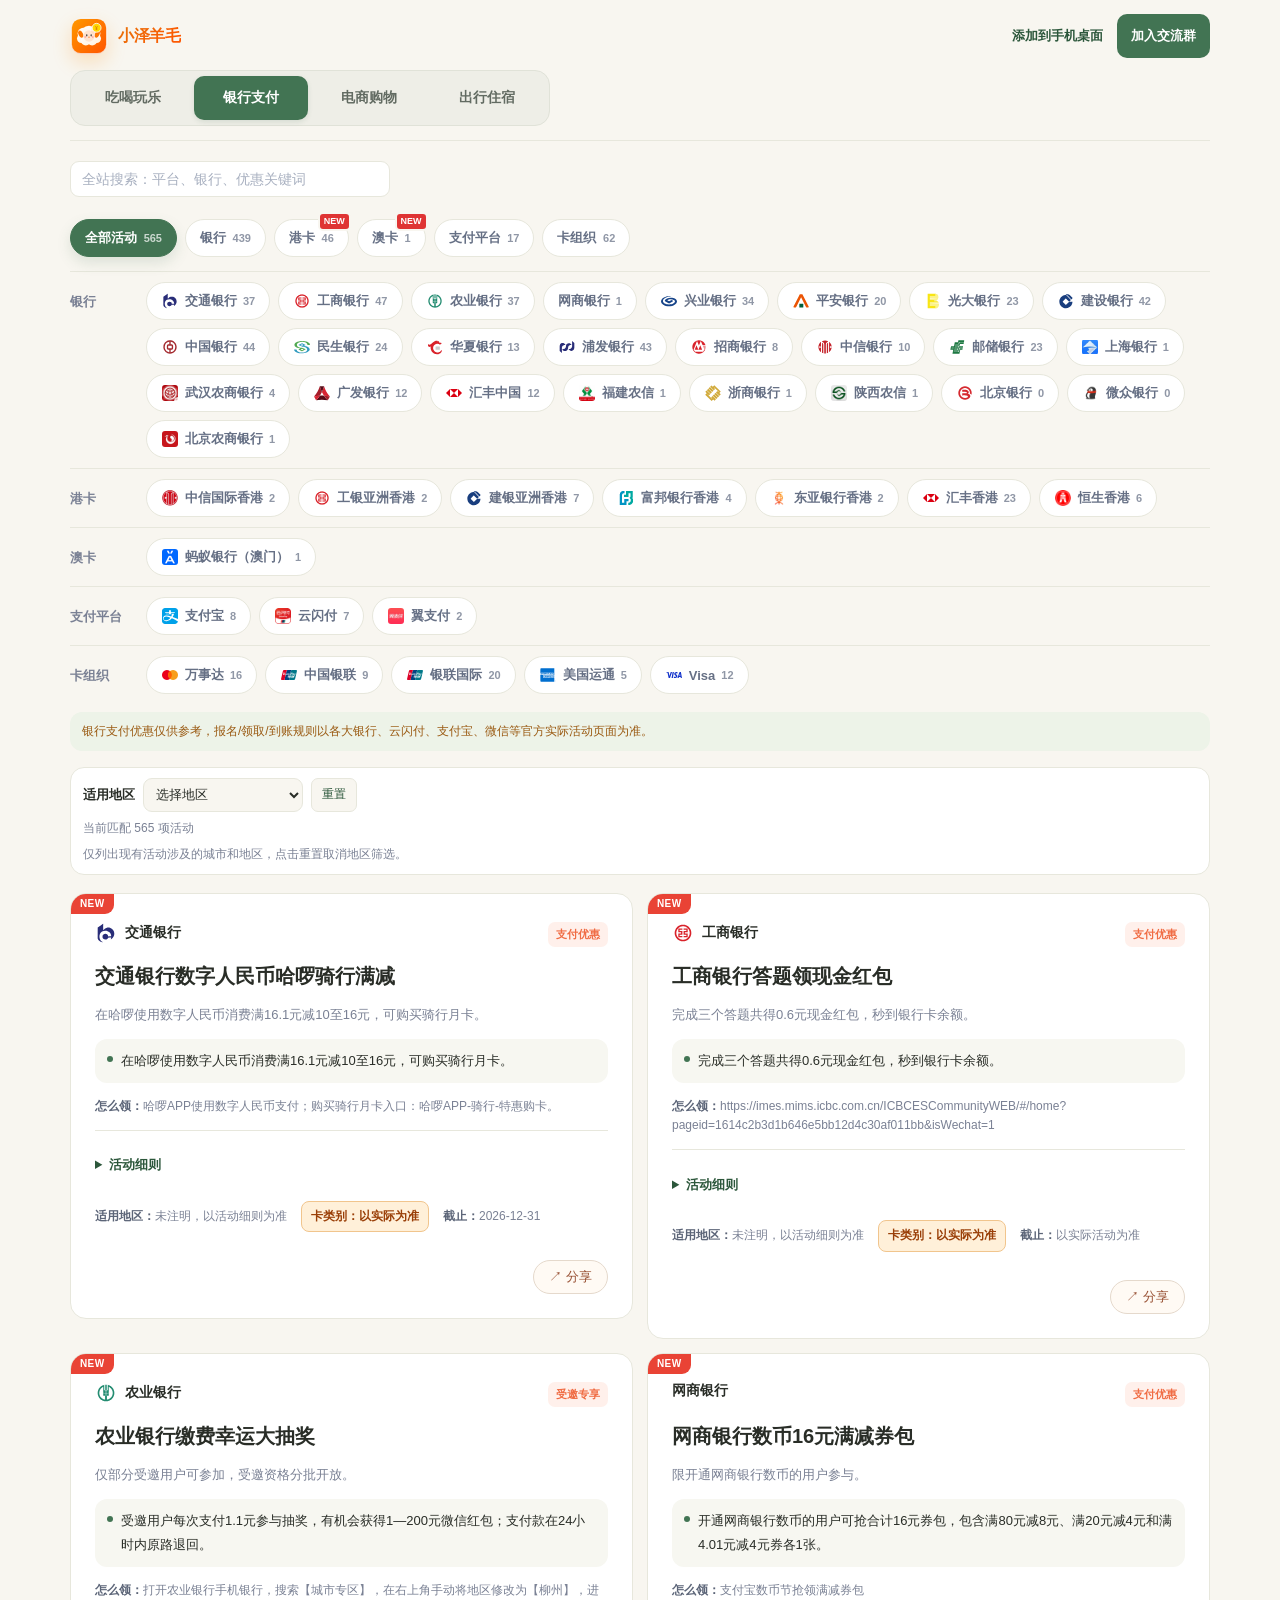
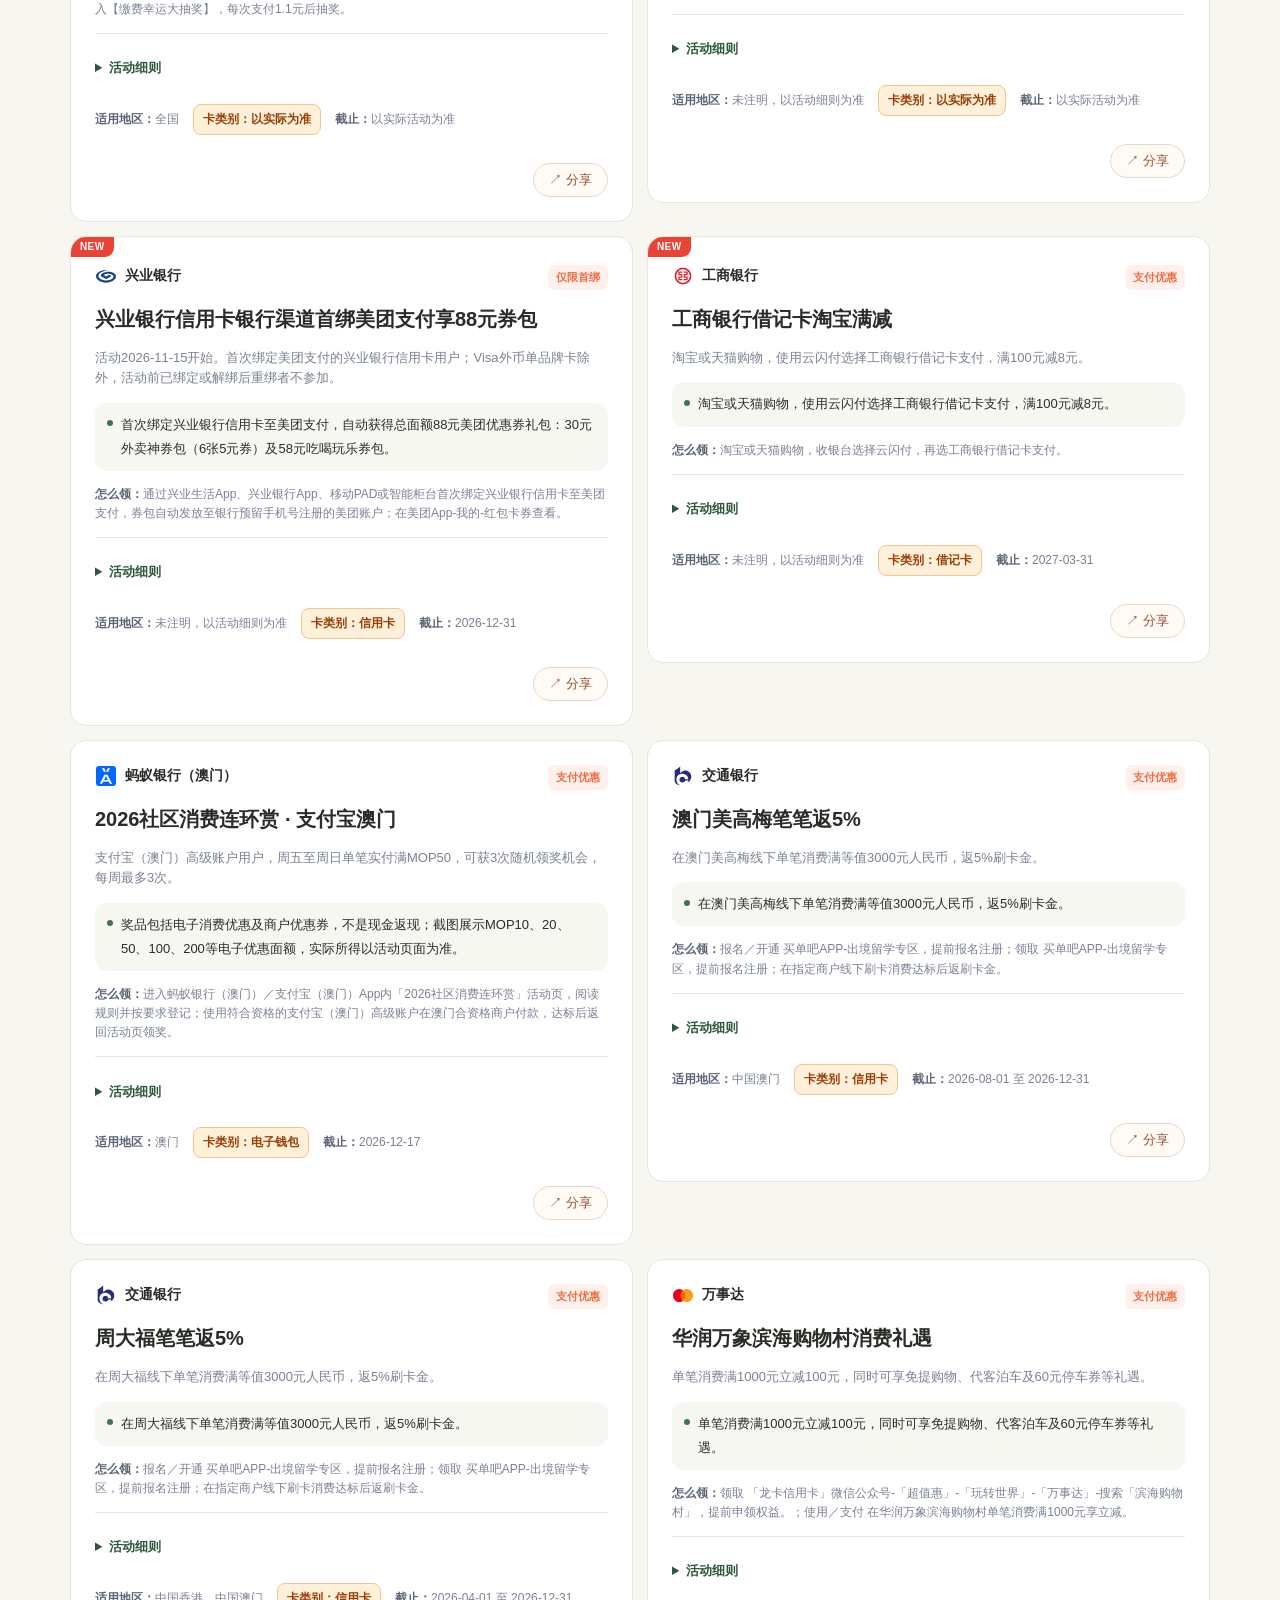
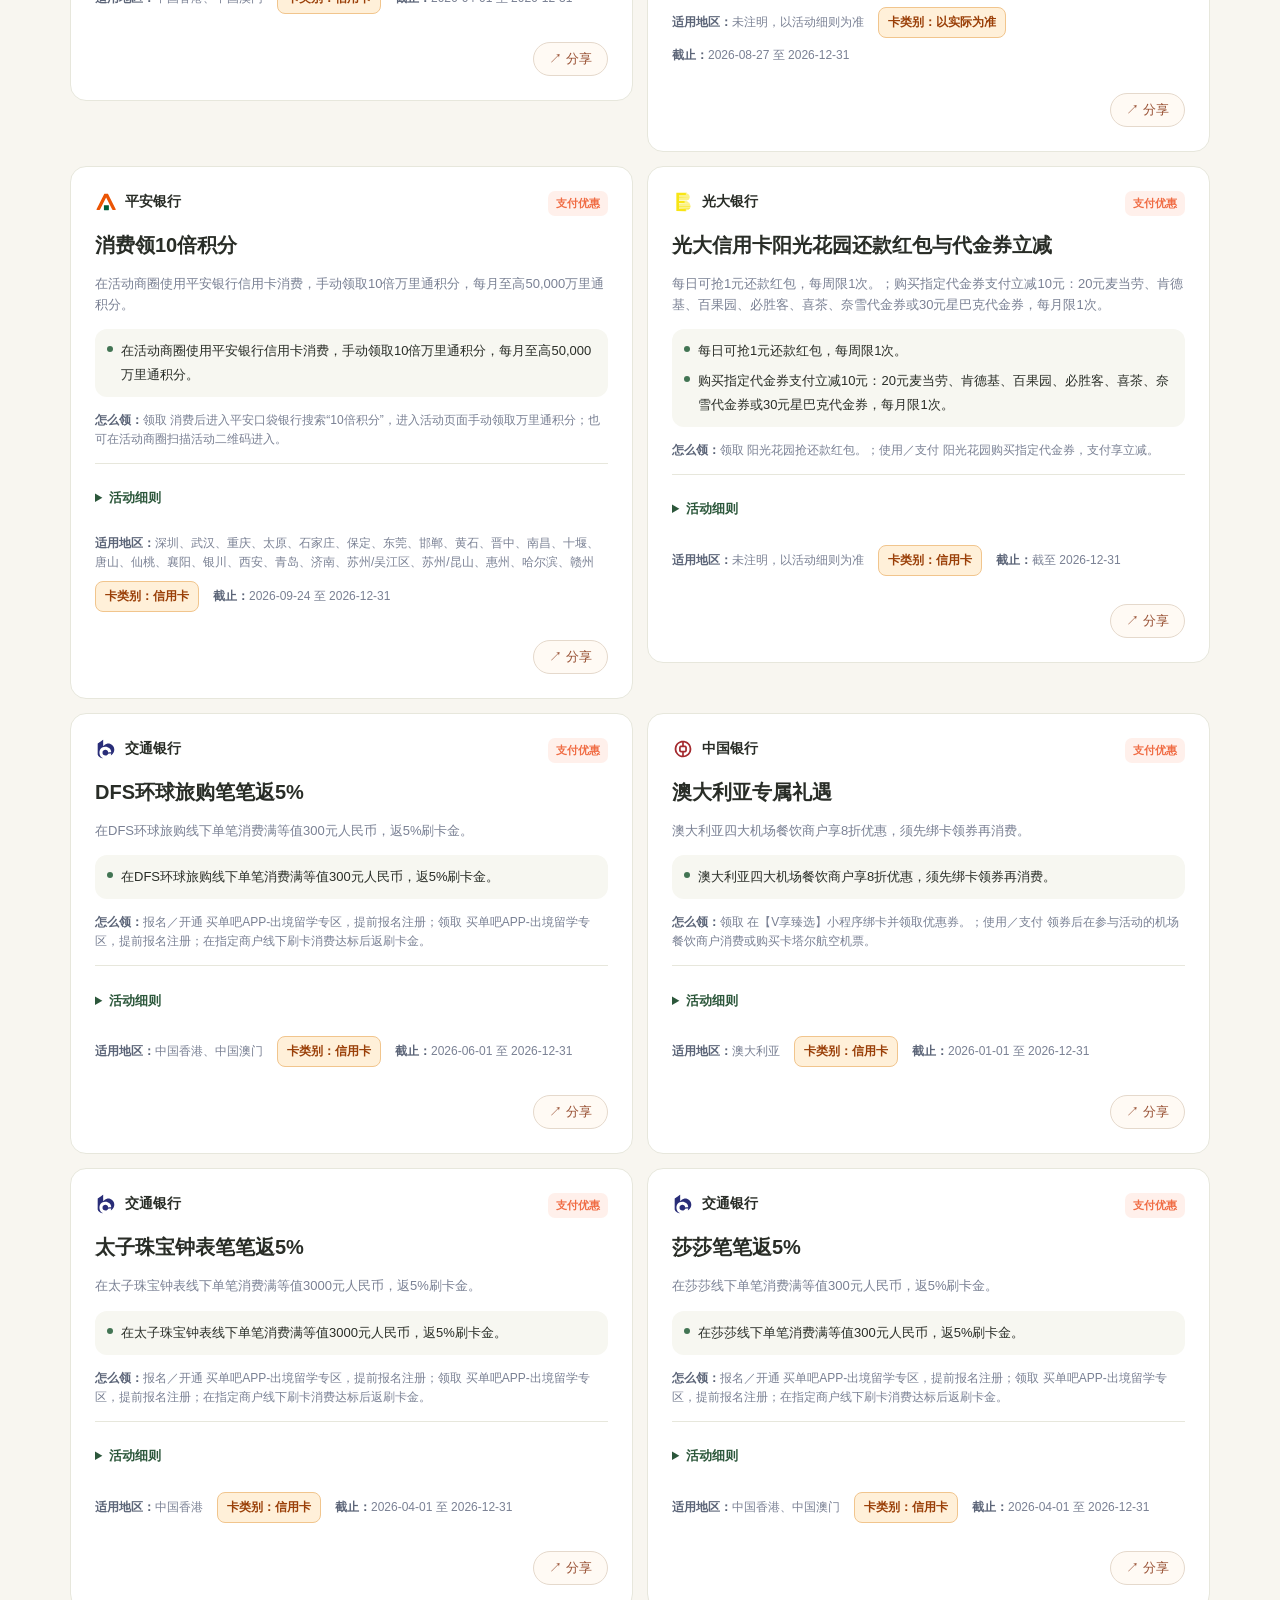
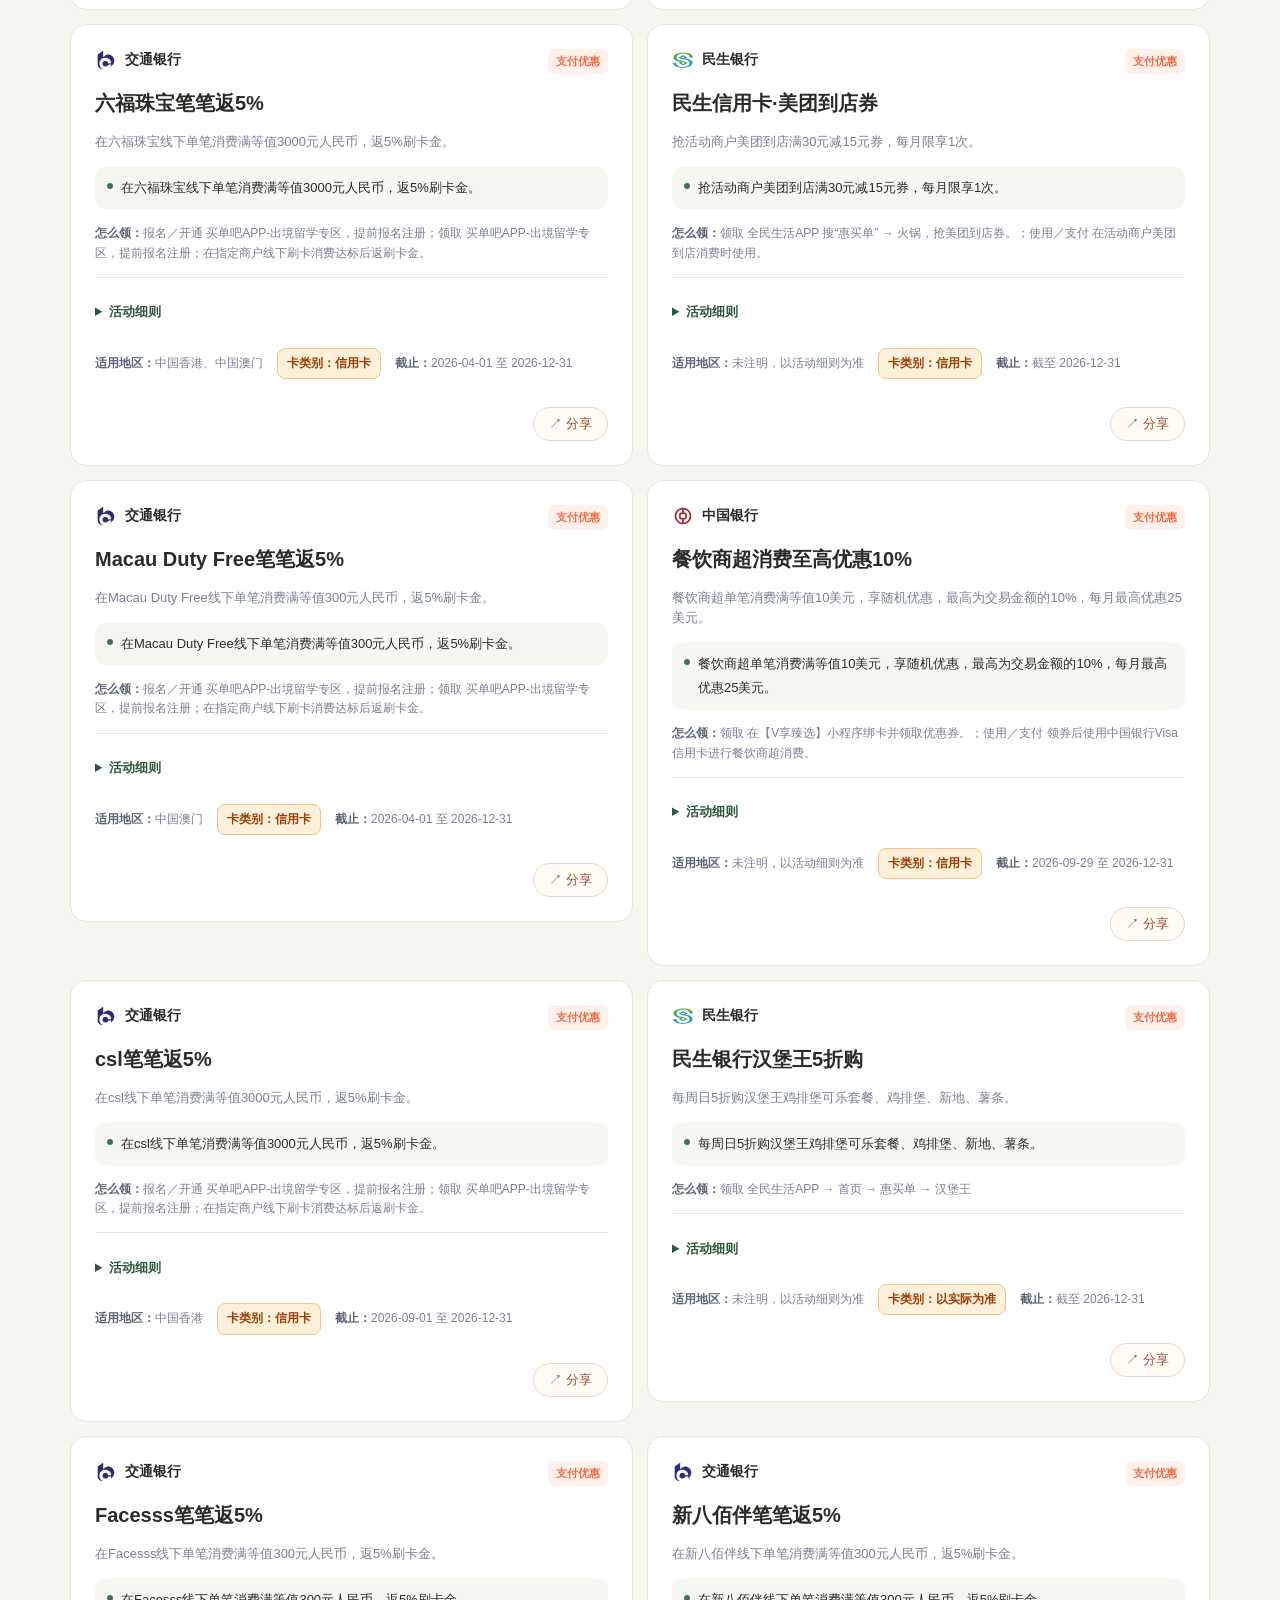
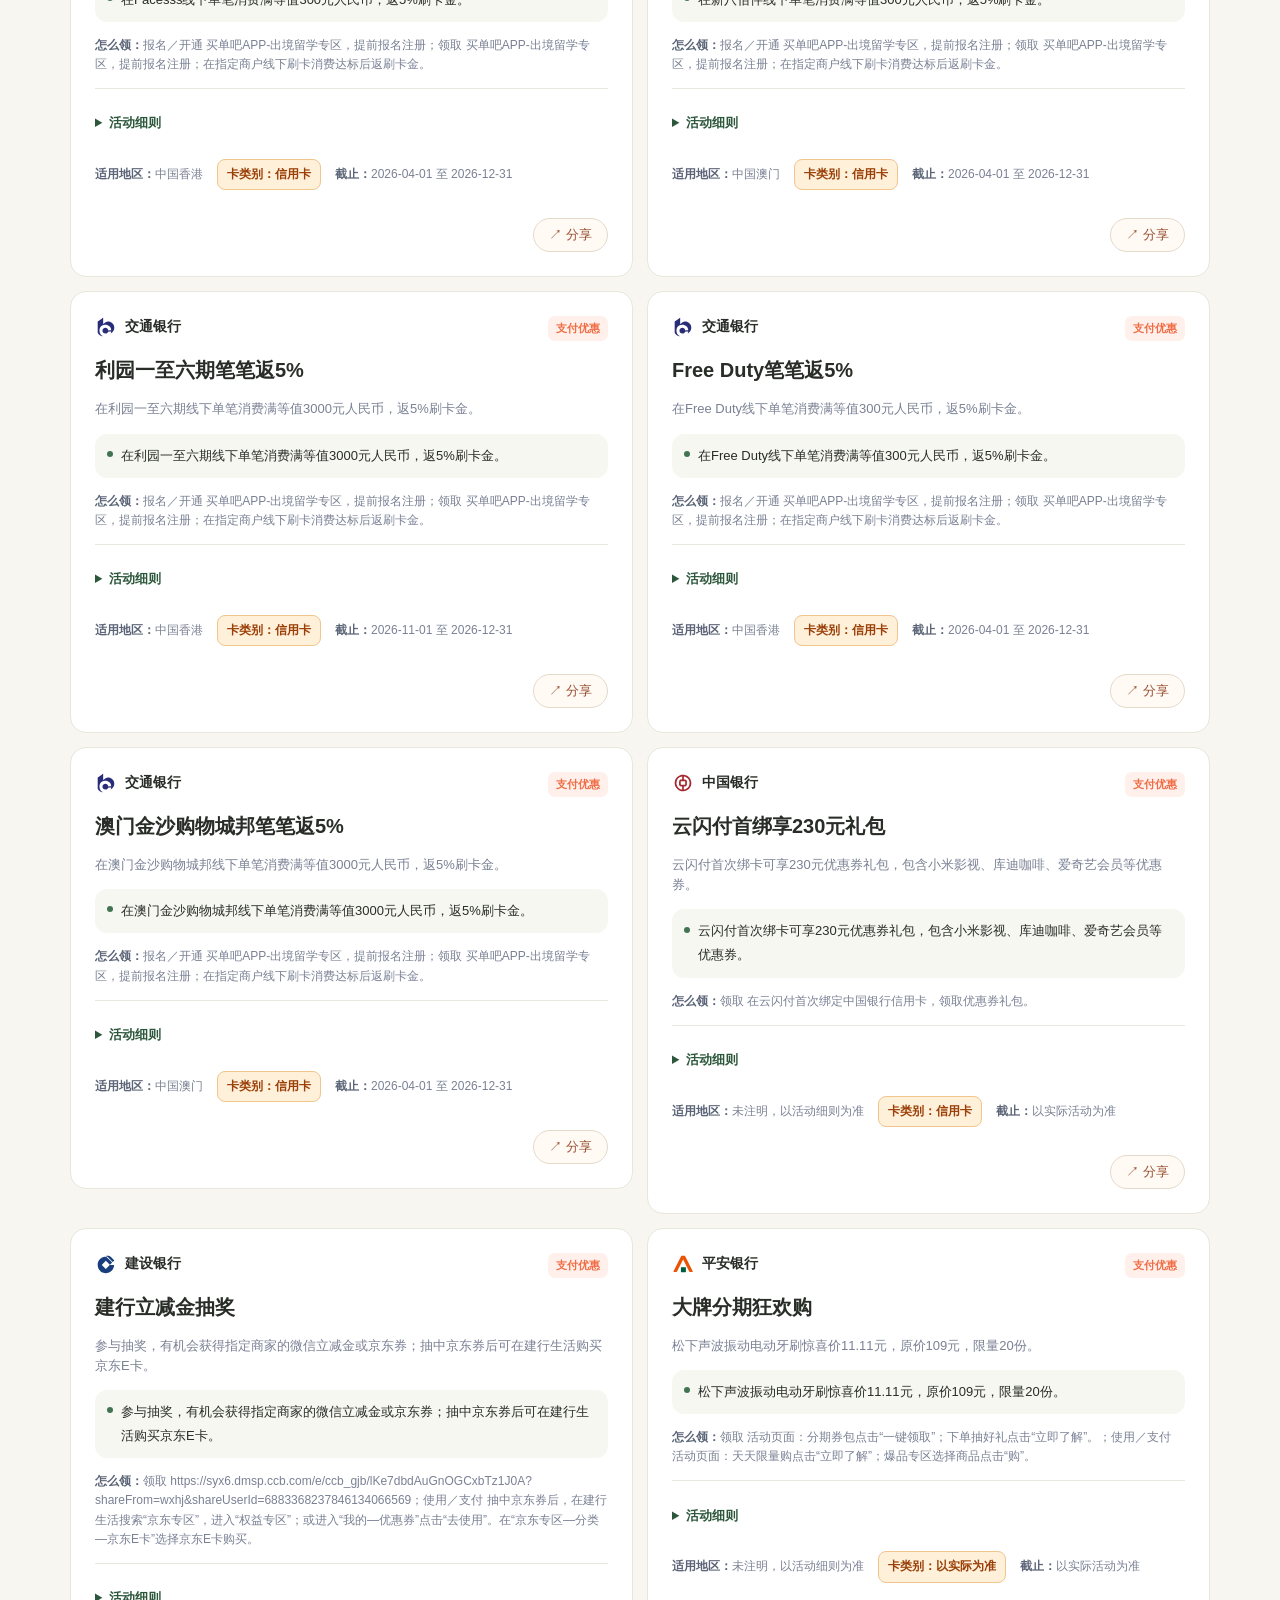
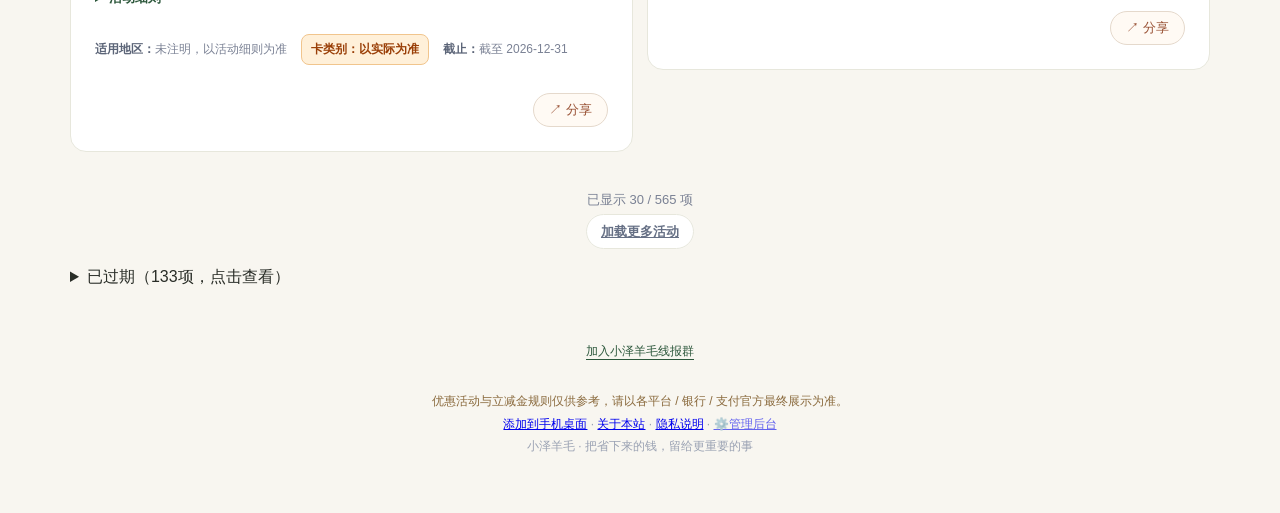
==== commit c58ac7cd: "feat: 支持全局集中配置config.js与可视化口令后台admin.html" ====
--- a/bank-payment/index.html
+++ b/bank-payment/index.html
@@ -131,7 +131,8 @@
         <br />
         <a href="/add-to-home.html">添加到手机桌面</a> ·
         <a href="/about.html">关于本站</a> ·
-        <a href="/privacy.html">隐私说明</a>
+        <a href="/privacy.html">隐私说明</a> ·
+        <a href="/admin.html" title="站长可视化口令配置后台" style="opacity:0.6;">⚙️管理后台</a>
         <br />
         小泽羊毛 · 把省下来的钱，留给更重要的事
       </footer>
@@ -158,6 +159,7 @@
     </dialog>
 
     <!-- 核心业务脚本 -->
+    <script src="/assets/config.js"></script>
     <script src="/assets/share.js"></script>
     <script src="/assets/coupons.js"></script>
     <script src="/assets/banks.js"></script>
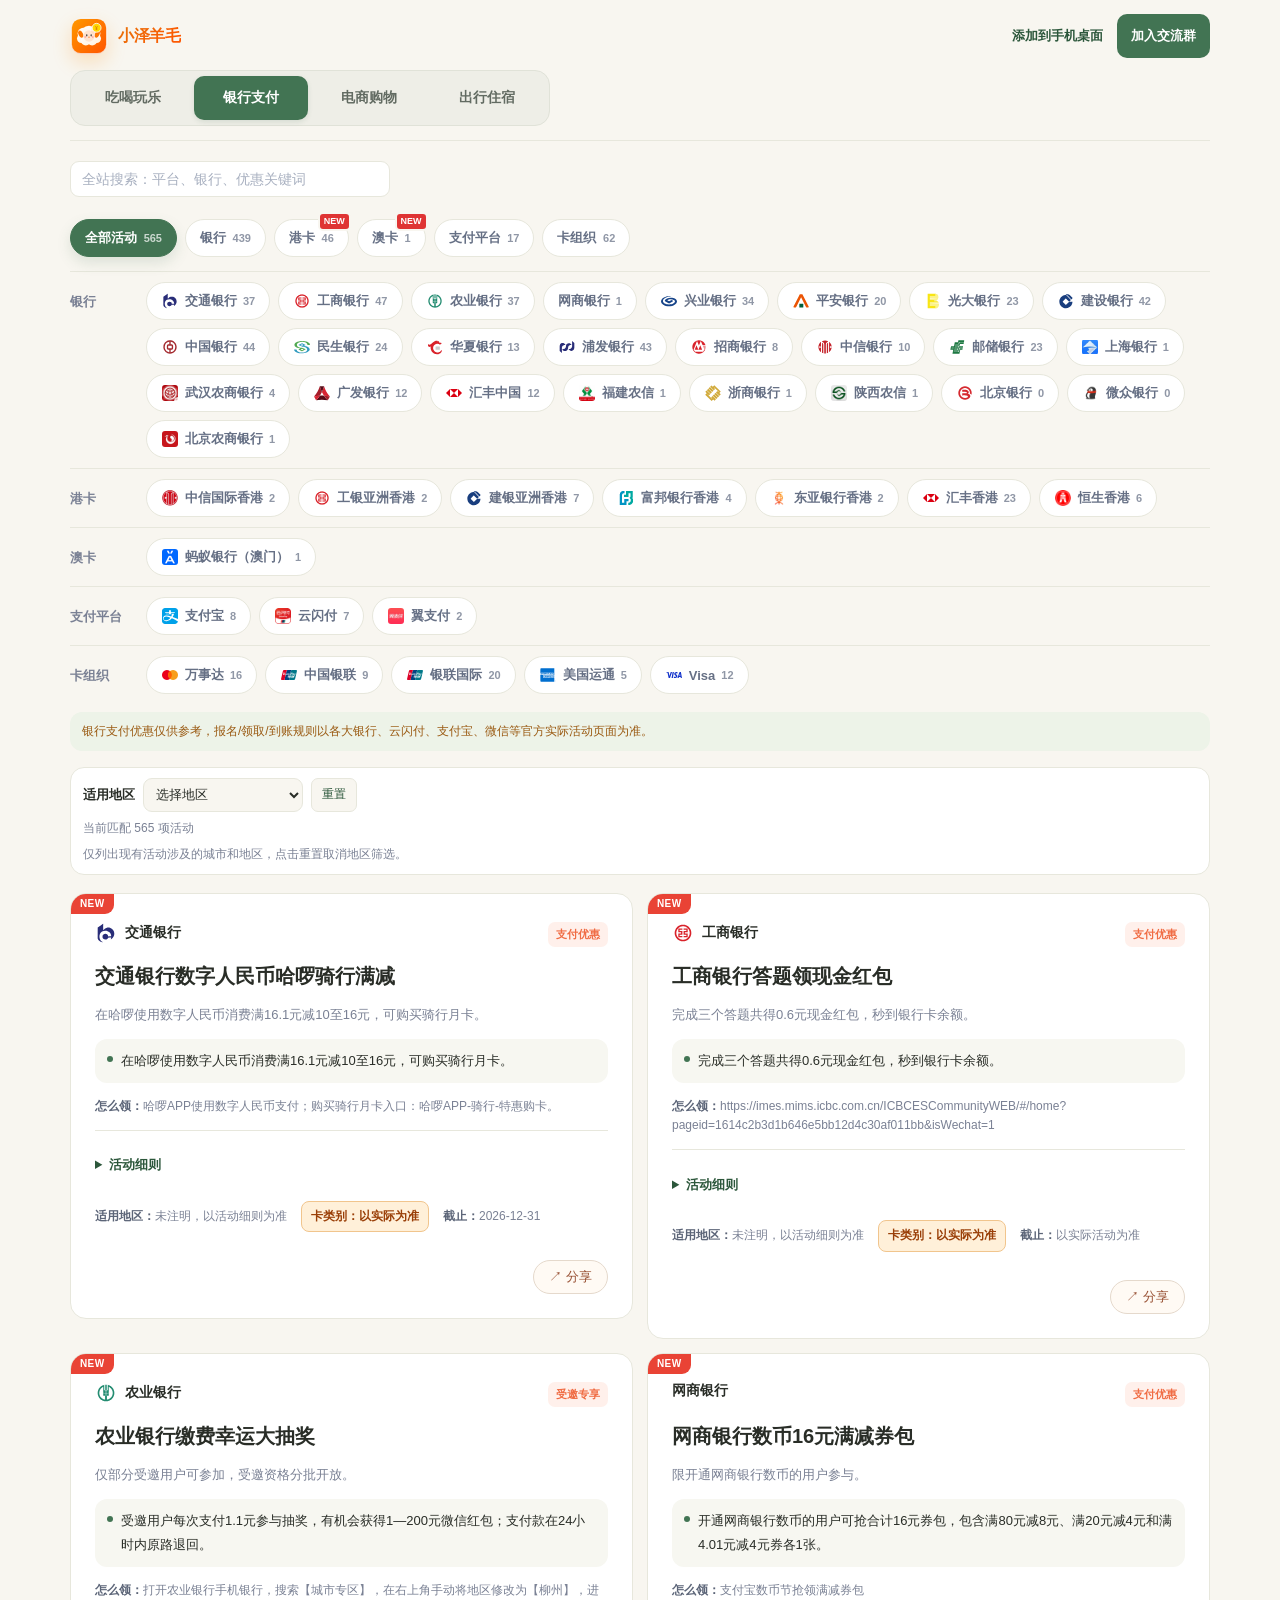
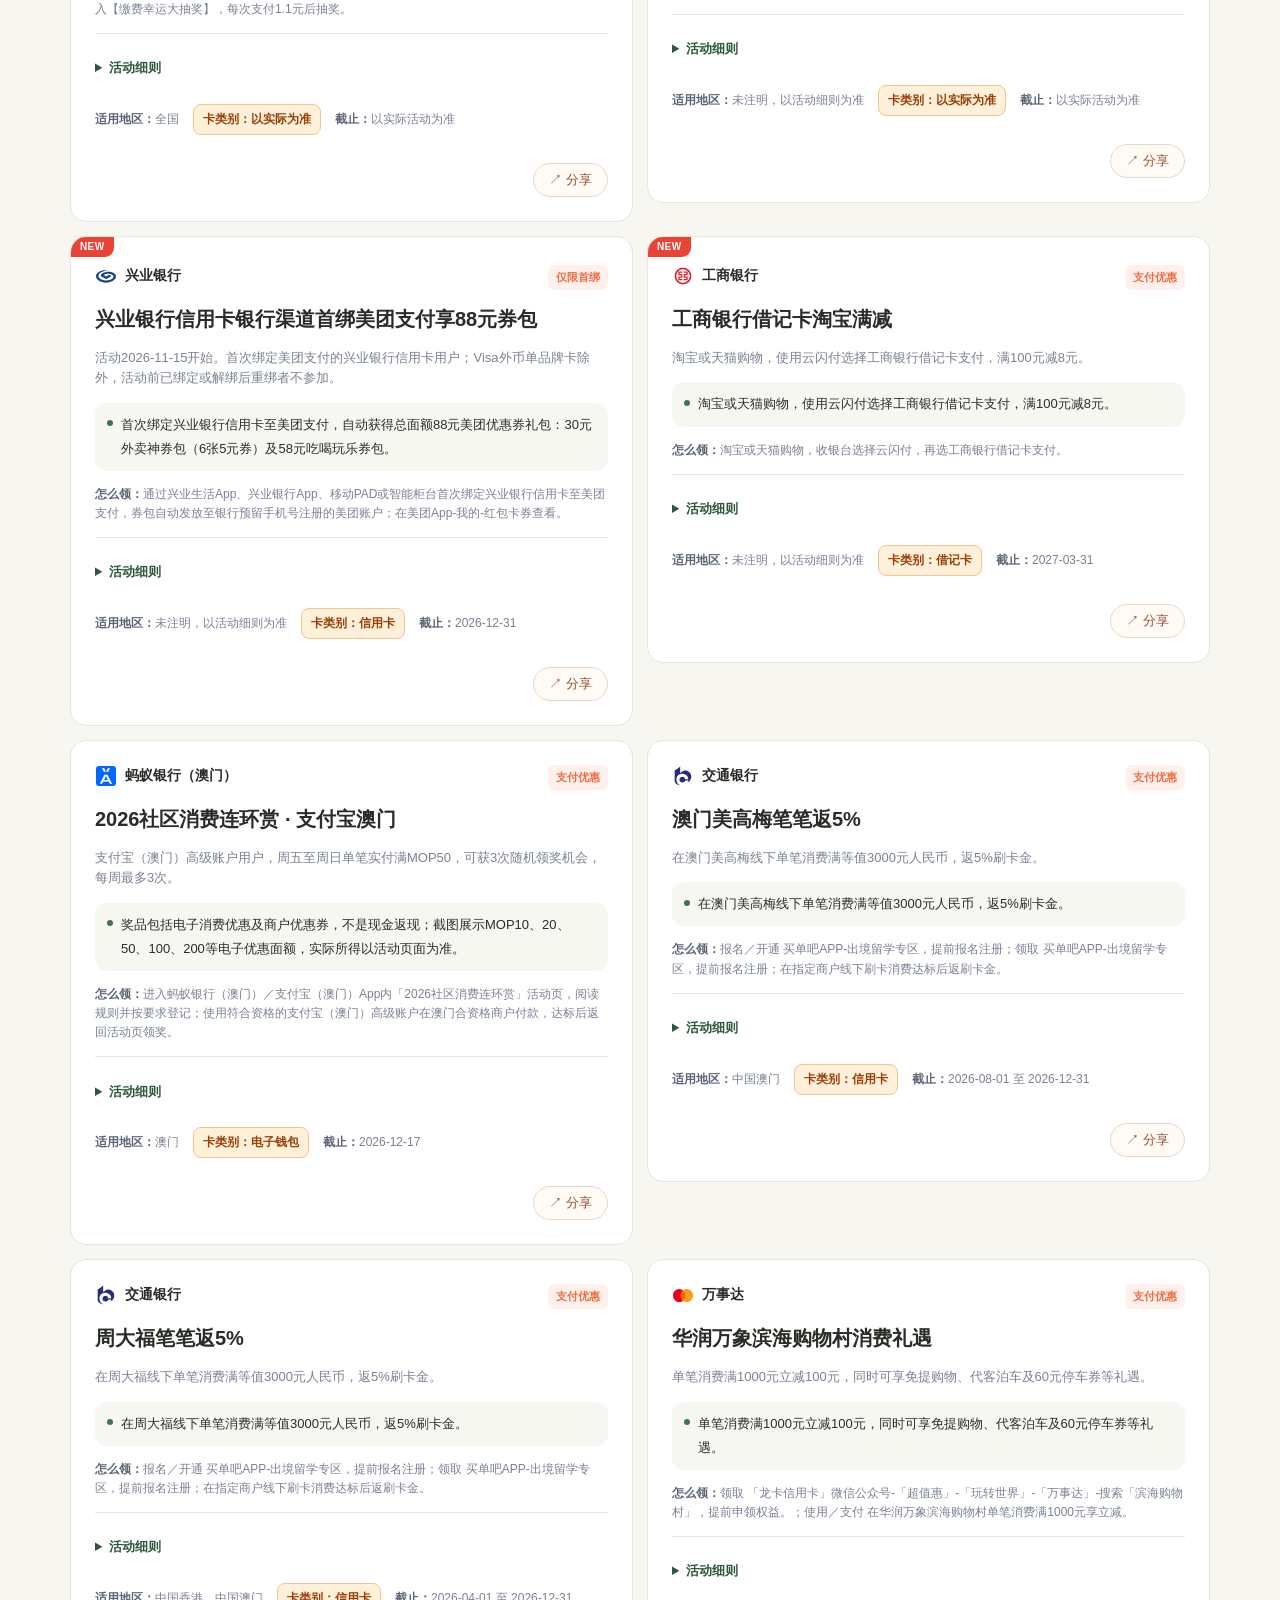
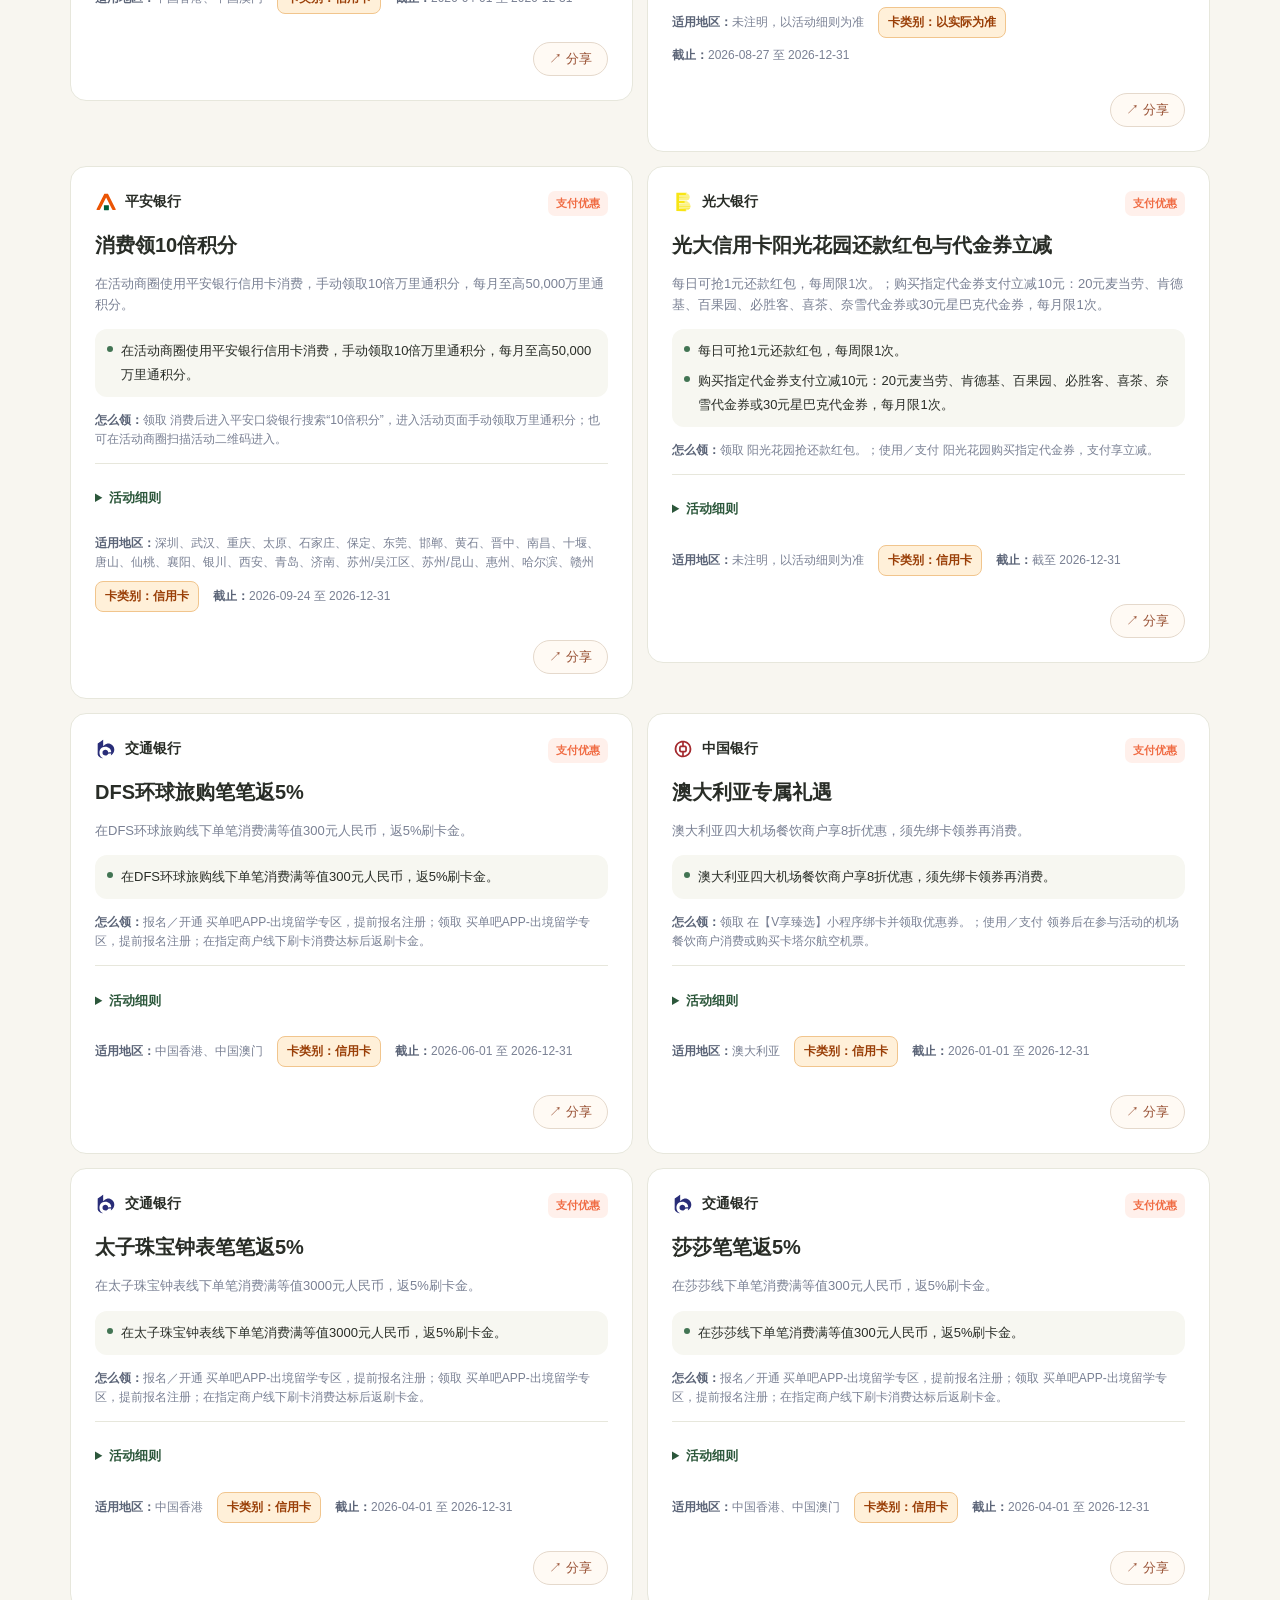
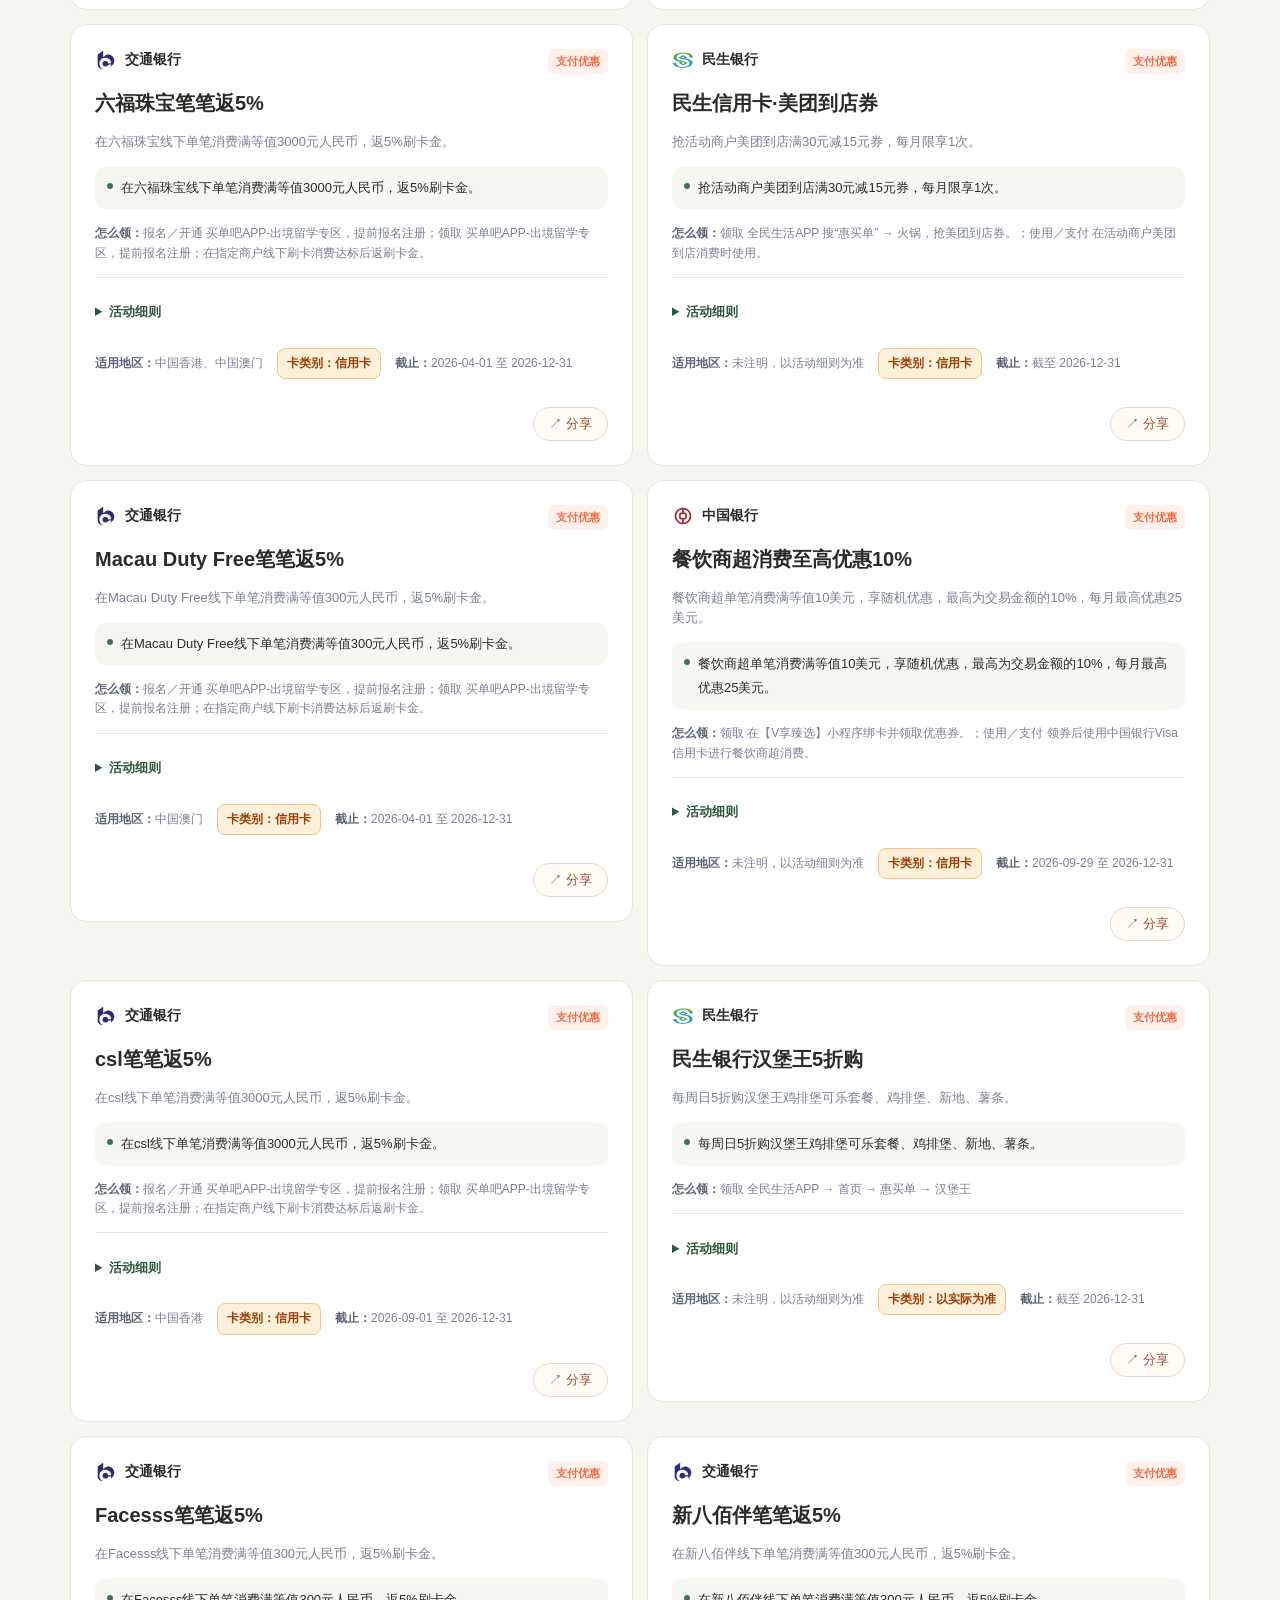
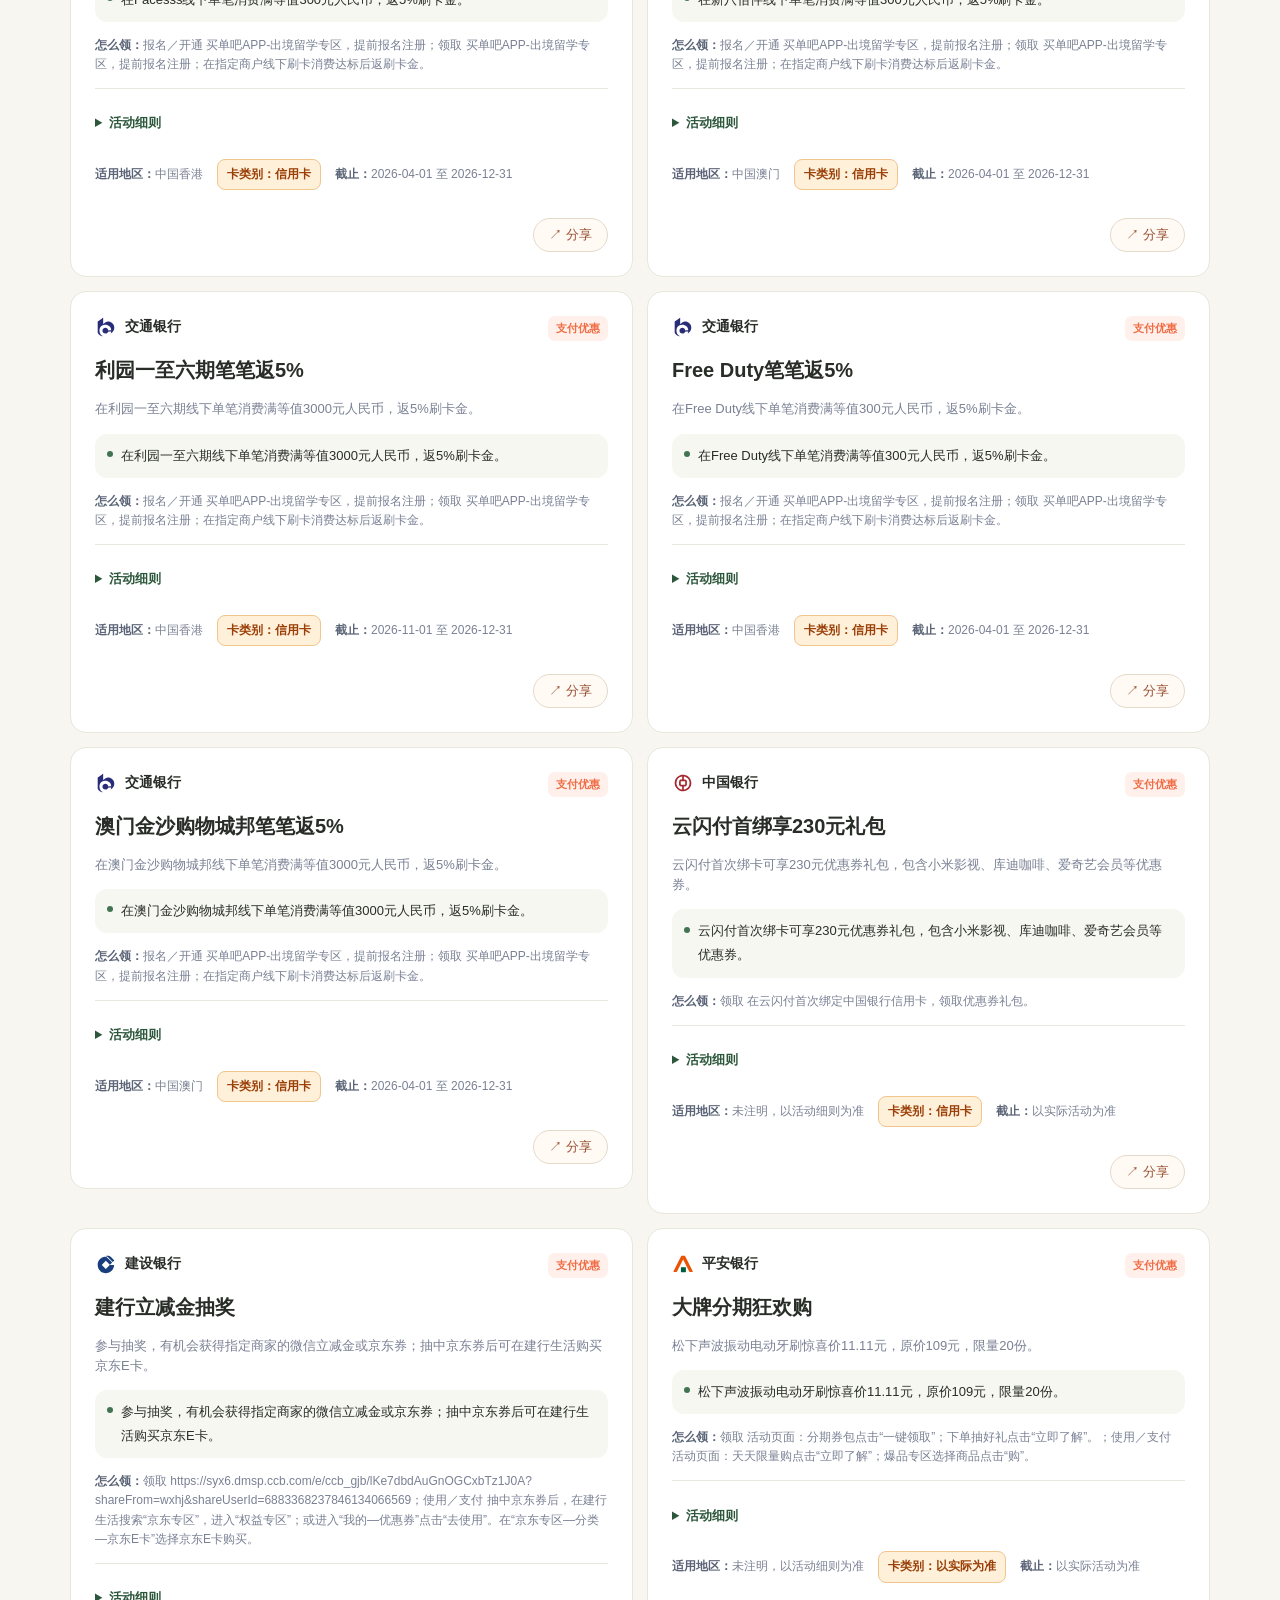
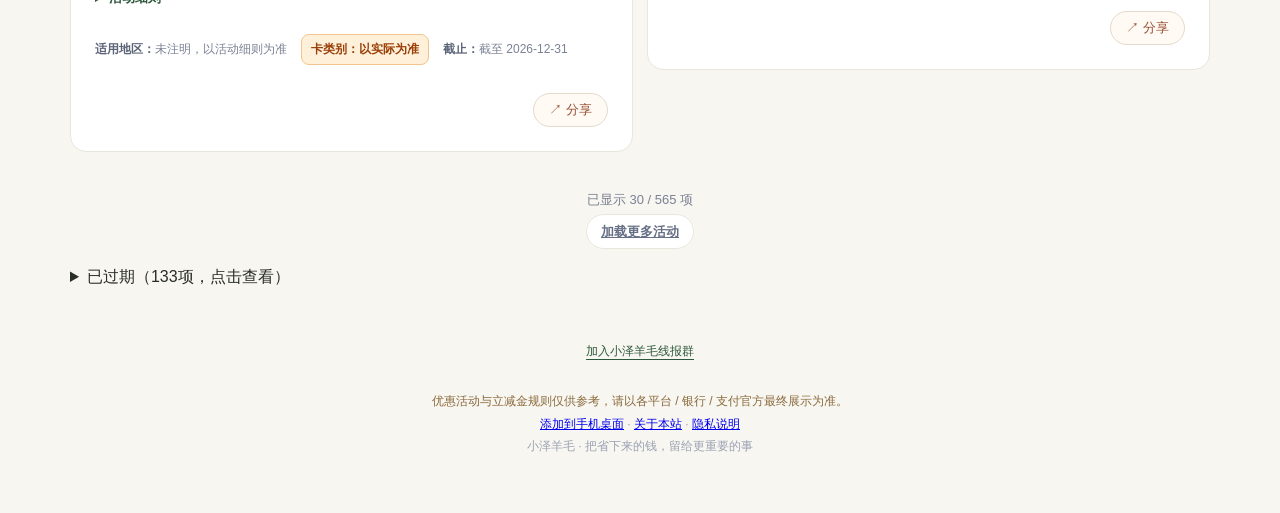
==== commit e3d0c089: "security: 移除所有公开管理后台入口，并为admin.html新增独立密码安全验证锁" ====
--- a/bank-payment/index.html
+++ b/bank-payment/index.html
@@ -131,30 +131,39 @@
         <br />
         <a href="/add-to-home.html">添加到手机桌面</a> ·
         <a href="/about.html">关于本站</a> ·
-        <a href="/privacy.html">隐私说明</a> ·
-        <a href="/admin.html" title="站长可视化口令配置后台" style="opacity:0.6;">⚙️管理后台</a>
+        <a href="/privacy.html">隐私说明</a>
         <br />
         小泽羊毛 · 把省下来的钱，留给更重要的事
       </footer>
     </main>
 
     <!-- 加入社群对话框 (站长可在下方修改群号或二维码图片) -->
+    <!-- 加入社群对话框 (已配置二维码展示与一键复制群号) -->
     <dialog class="wechat-dialog" id="group-dialog" aria-labelledby="group-dialog-title">
       <div class="wechat-dialog-header">
         <h2 id="group-dialog-title">加入小泽羊毛交流群</h2>
         <button type="button" id="group-close" aria-label="关闭">×</button>
       </div>
       <div class="wechat-content">
-        <p>欢迎加入小泽羊毛线报群，每天同步最新外卖立减券、银行立减金与大额补贴！</p>
-        <div style="background:#fff7ed; padding:12px; border-radius:8px; margin:12px 0; border:1px dashed #ff8a1f;">
-          <p style="margin:0 0 6px 0; font-weight:600;">小泽羊毛官方QQ/微信群：</p>
-          <p style="margin:0; font-size:16px;">
-            群号：<strong>300260356</strong>
-            <button type="button" id="copy-group-number" style="margin-left:8px; padding:4px 8px; font-size:12px; background:#ff8a1f; color:#fff; border:none; border-radius:4px; cursor:pointer;">复制群号</button>
+        <p style="margin: 4px 0 10px; font-size: 13px; color: #666;">
+          欢迎加入小泽羊毛线报群，每天同步最新外卖神券、银行立减金与大额补贴！
+        </p>
+
+        <!-- 交流群专属二维码展示卡片 -->
+        <div style="background: #fff; padding: 10px; border-radius: 12px; border: 1px solid #ebeff5; box-shadow: 0 4px 12px rgba(0,0,0,0.05); margin-bottom: 12px;">
+          <img src="/assets/group-qrcode.jpg" alt="小泽羊毛QQ群二维码" style="max-width: 200px; width: 100%; height: auto; border-radius: 8px; margin: 0 auto; display: block;" />
+          <p style="margin: 8px 0 0; font-size: 12px; color: #888;">📱 截图或长按保存图片，使用手机 QQ 扫码加群</p>
+        </div>
+
+        <div style="background:#fff7ed; padding:10px 12px; border-radius:8px; margin:0 0 10px; border:1px dashed #ff8a1f;">
+          <p style="margin:0 0 6px 0; font-weight:600; font-size:13px; color:#e8720a;">小泽羊毛官方QQ群：</p>
+          <p style="margin:0; font-size:15px; display:flex; align-items:center; justify-content:center; gap:8px;">
+            <span>群号：<strong>300260356</strong></span>
+            <button type="button" id="copy-group-number" style="padding:4px 10px; font-size:12px; background:linear-gradient(135deg, #ff8a1f, #ff5500); color:#fff; border:none; border-radius:6px; cursor:pointer;">复制群号</button>
           </p>
         </div>
-        <p id="group-copy-status" role="status" aria-live="polite" style="color:#1d9b68; font-size:13px;"></p>
-        <p style="color:#888; font-size:12px; margin-top:8px;">提示：如微信加群频繁，请先复制群号在搜索栏添加或留意站长更新。</p>
+        <p id="group-copy-status" role="status" aria-live="polite" style="color:#1d9b68; font-size:13px; margin:2px 0; min-height:16px;"></p>
+        <p style="color:#888; font-size:12px; margin-top:4px;">提示：支持直接扫码加群，或复制群号在搜索栏添加</p>
       </div>
     </dialog>
 
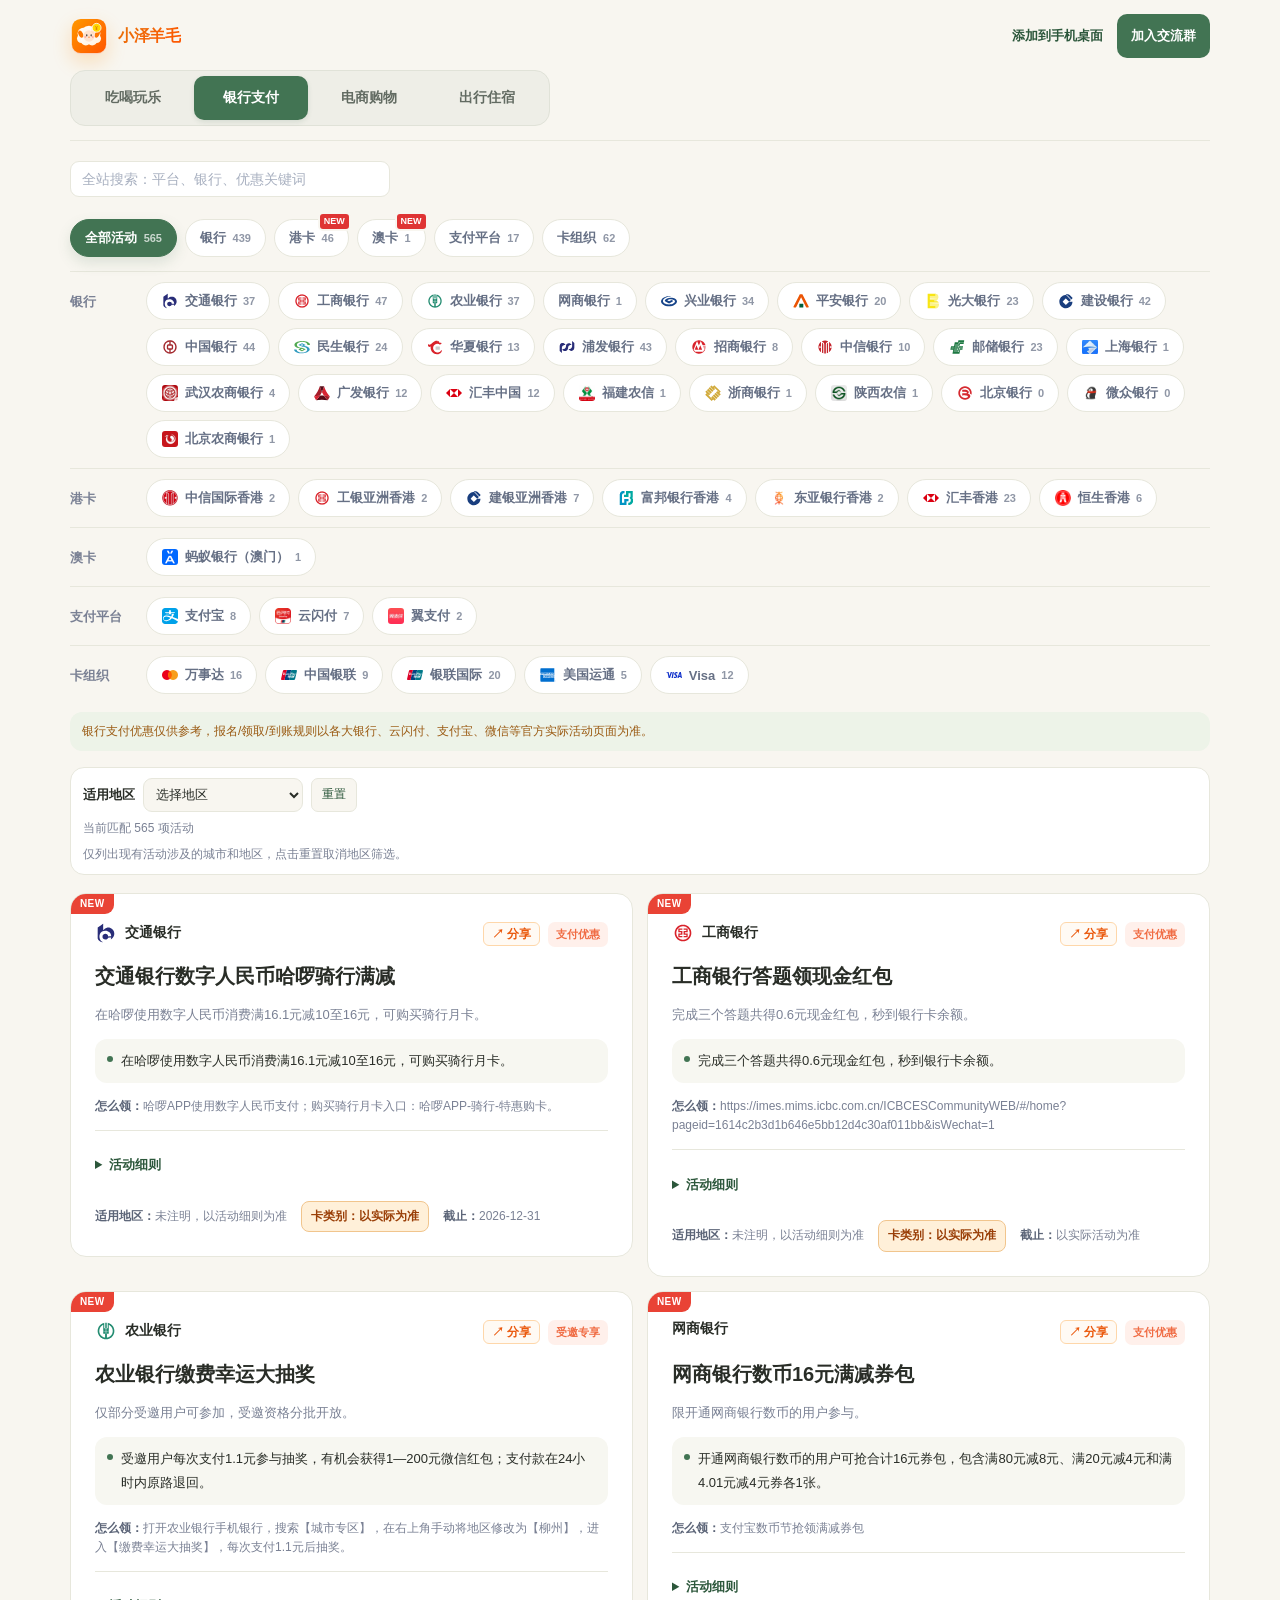
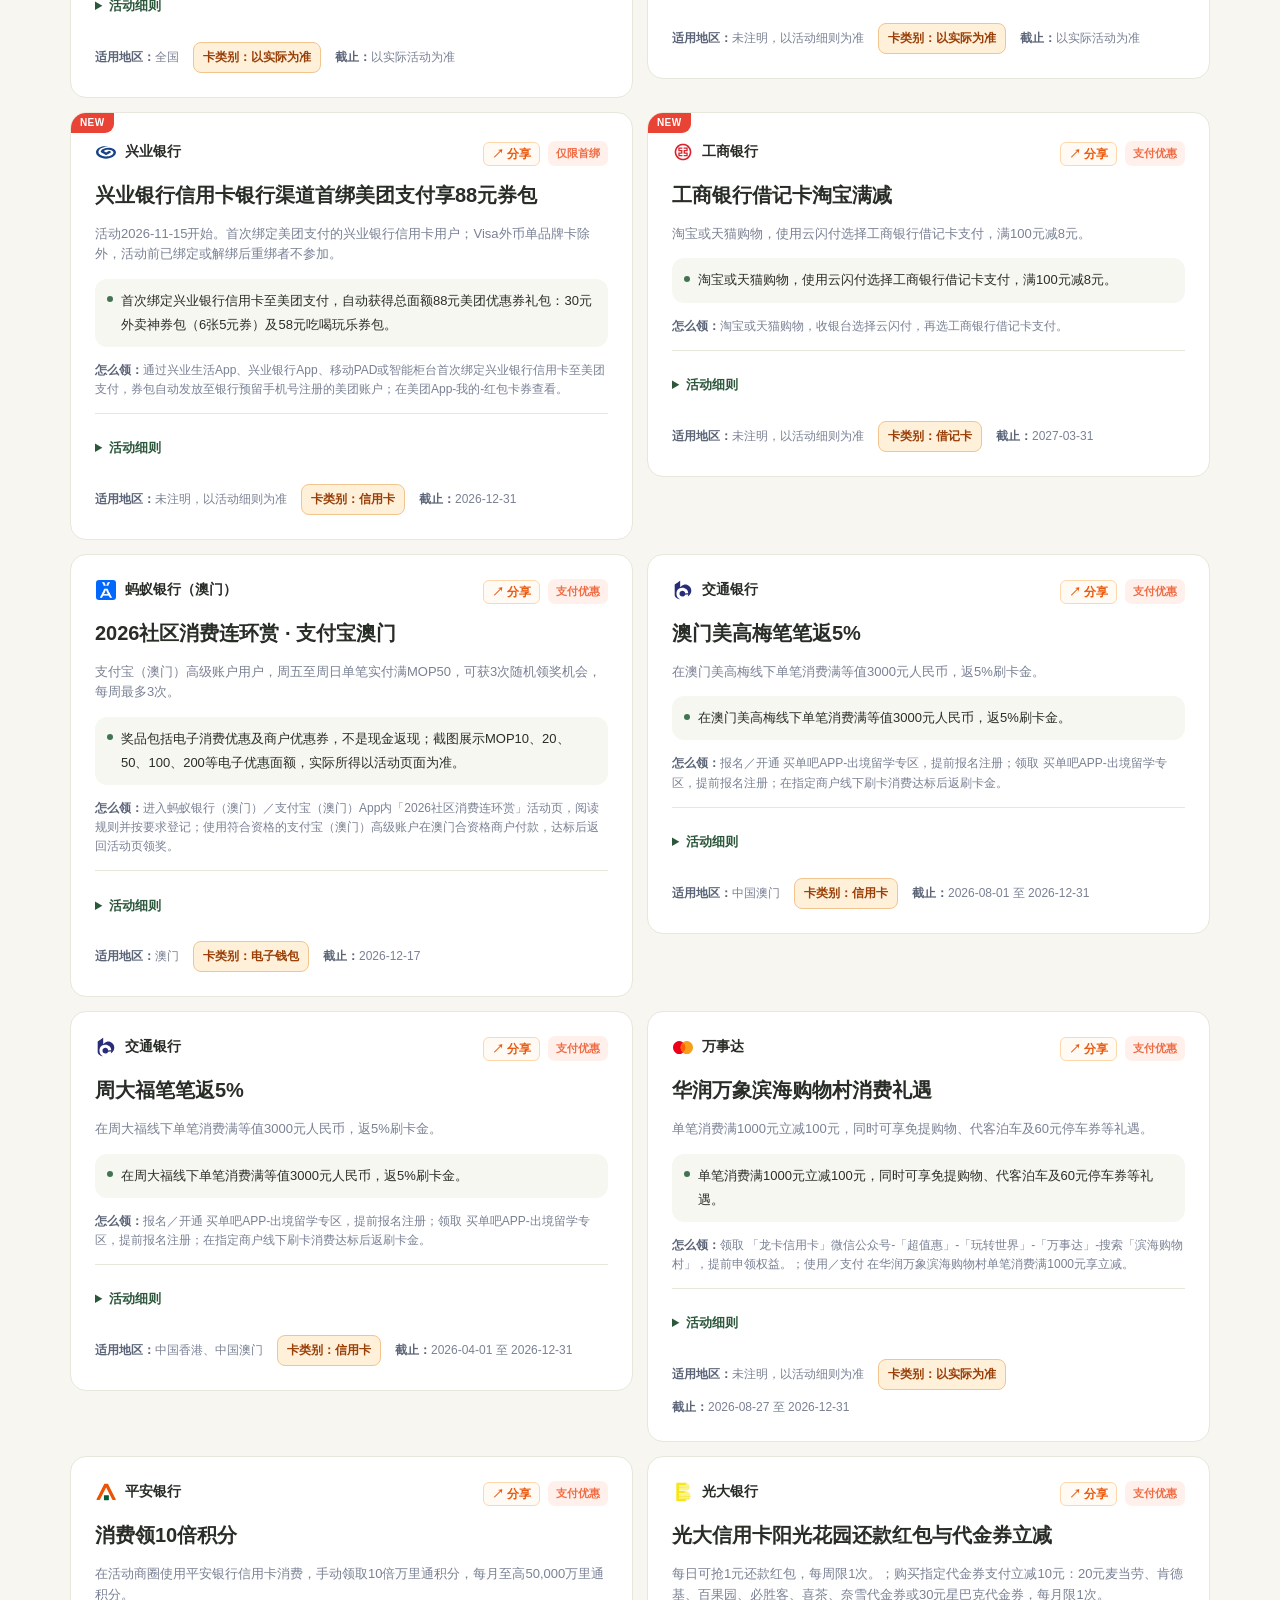
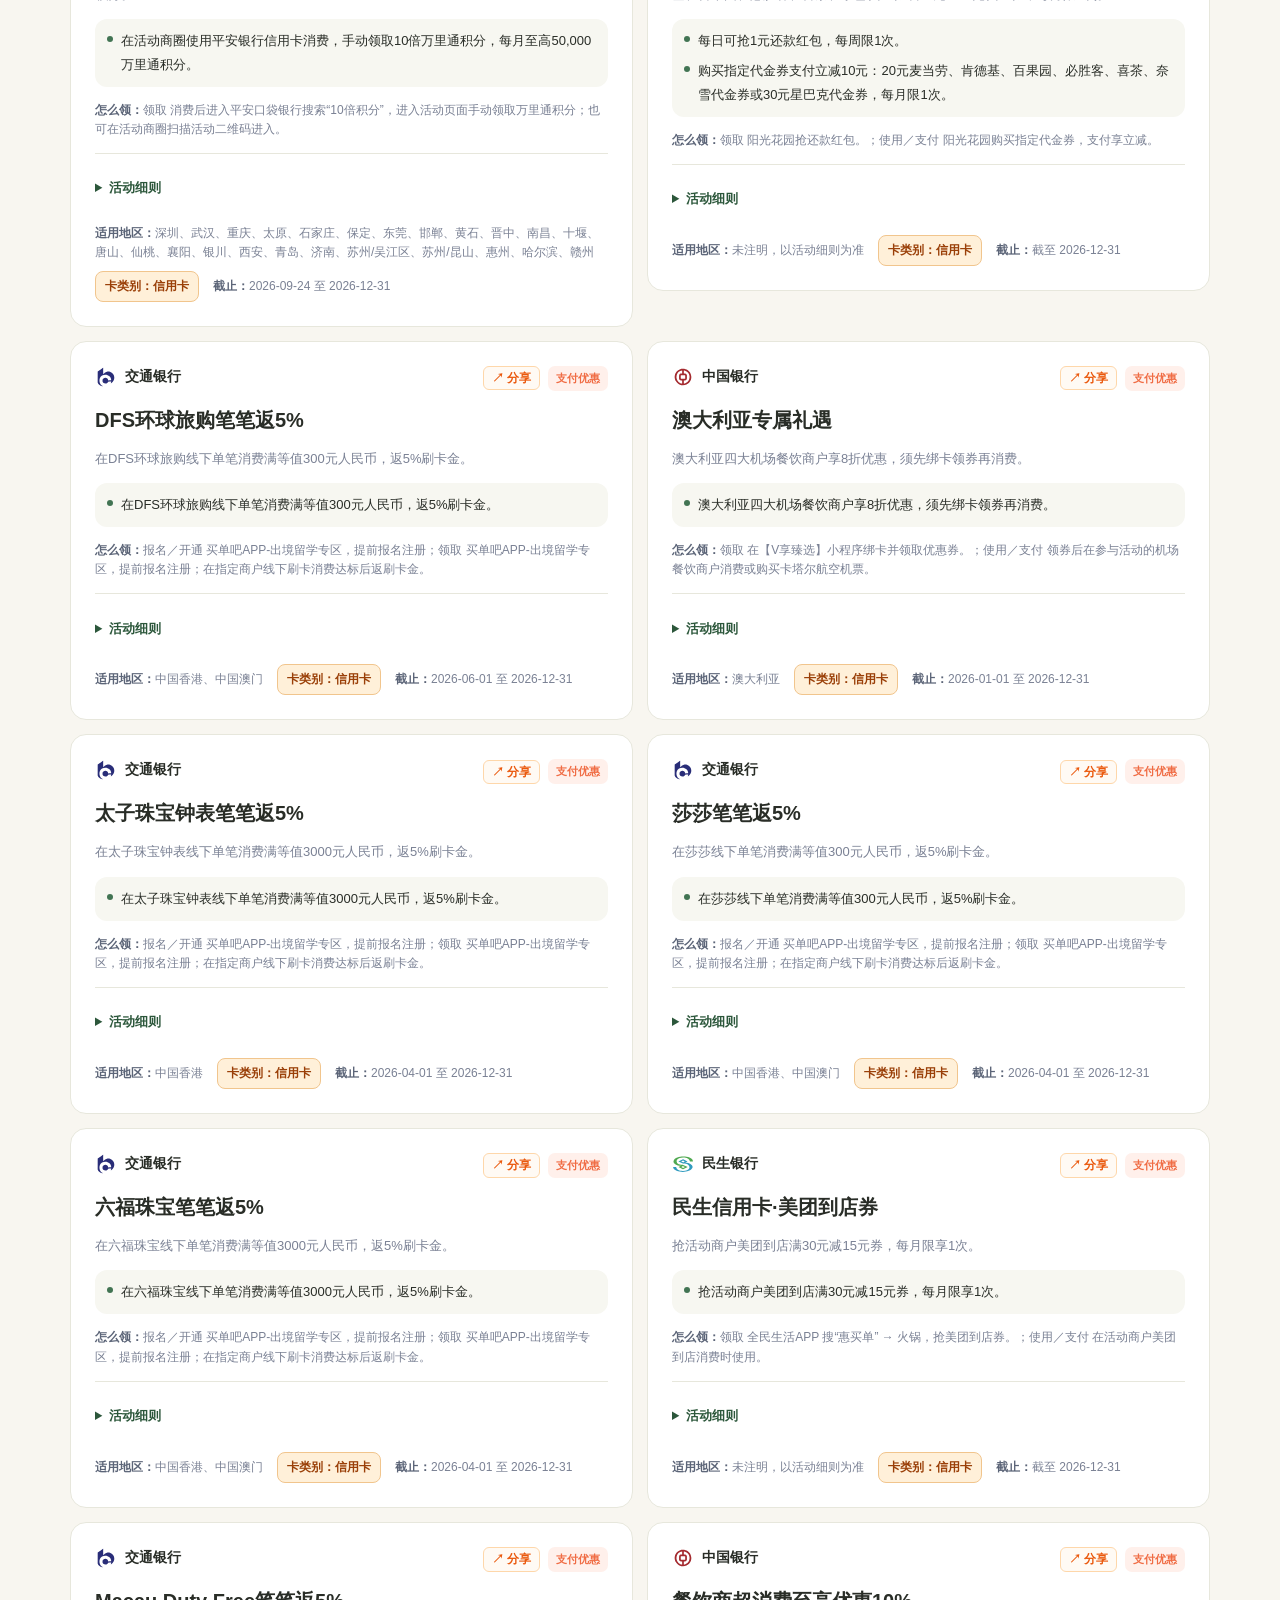
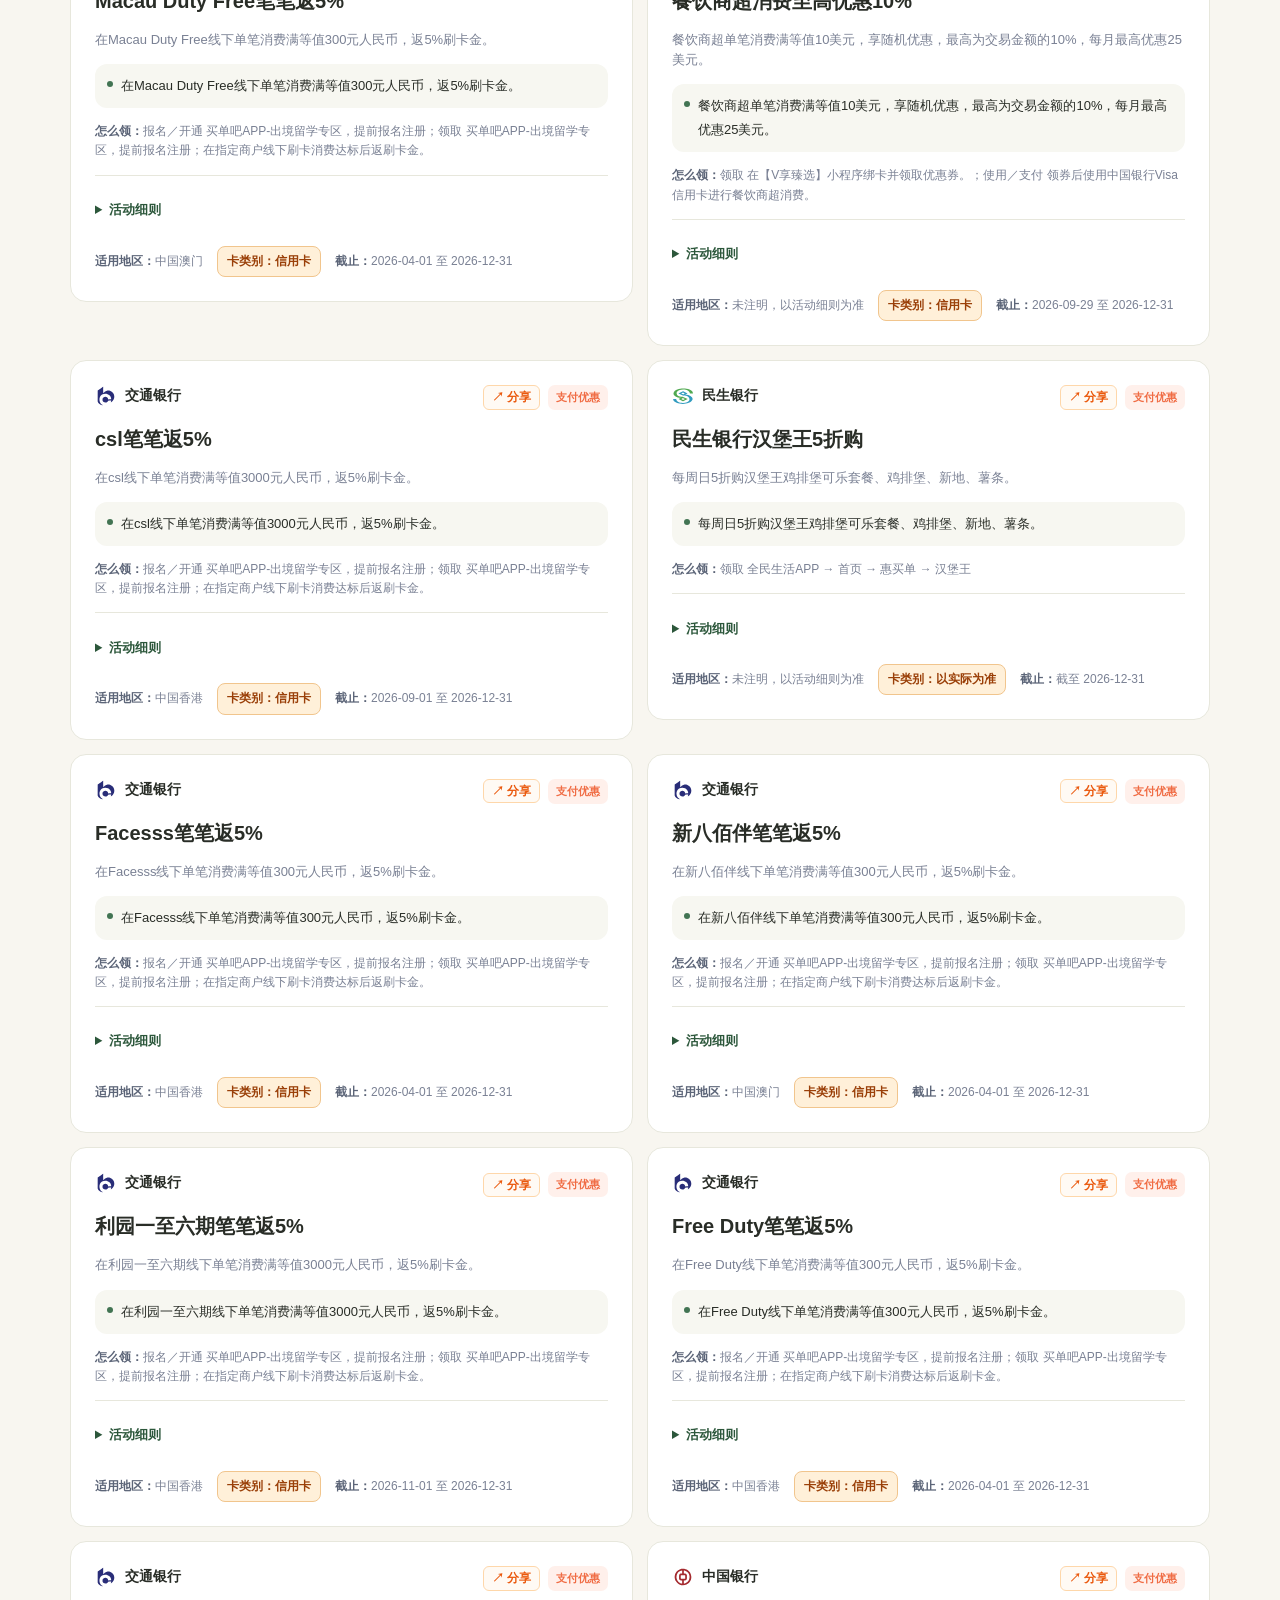
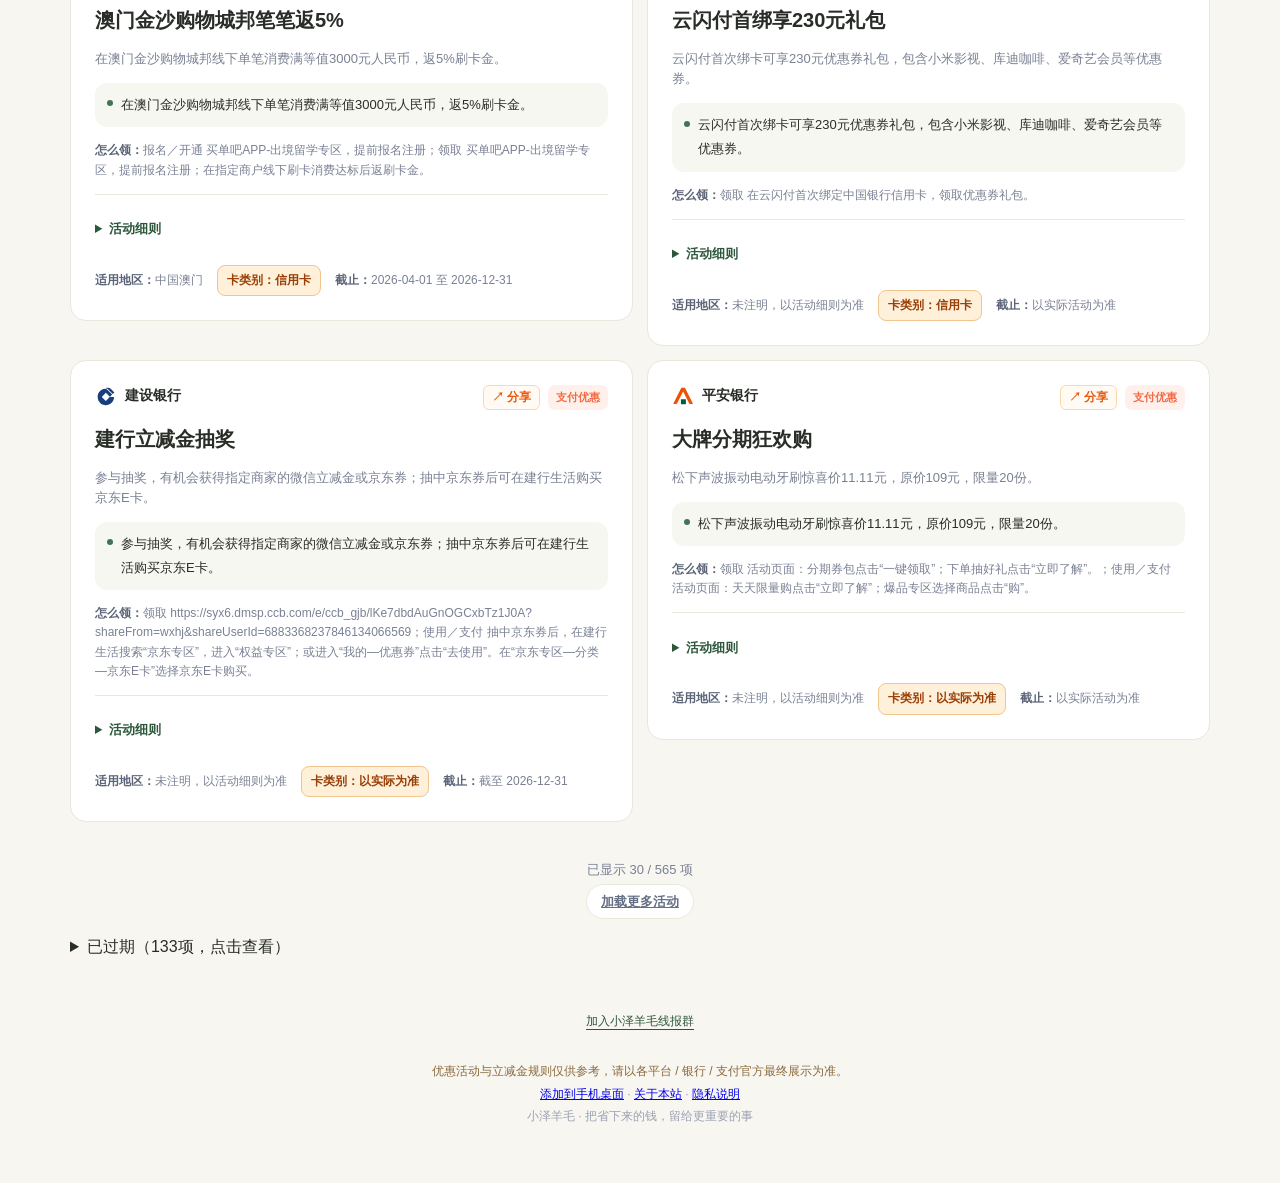
==== commit 9e431c3d: "style: 优化卡片布局，将分享按钮从卡片底部移至右上角标签左侧" ====
--- a/bank-payment/index.html
+++ b/bank-payment/index.html
@@ -9,7 +9,7 @@
     <link rel="apple-touch-icon" href="/assets/logo.svg" />
     <title>各大银行支付立减金与满减攻略 - 小泽羊毛</title>
     <!-- 引入核心样式表 -->
-    <link rel="stylesheet" href="/assets/style.css" />
+    <link rel="stylesheet" href="/assets/style.css?v=2.2" />
   </head>
   <body>
     <main class="page">
@@ -96,7 +96,10 @@
                 <img src="/assets/platforms/meituan.webp" alt="美团" class="platform-icon" width="36" height="36" />
                 美团外卖大额券
               </div>
-              <span class="tag">热门推荐</span>
+              <div class="coupon-top-actions">
+                <button type="button" class="share-button" data-share-id="coupon-001" title="分享这条优惠">↗ 分享</button>
+                <span class="tag">热门推荐</span>
+              </div>
             </div>
             <p class="desc">大额满减神券天天领，天天外卖立减省钱</p>
             <div class="coupon-code">
@@ -109,7 +112,6 @@
                 <button type="button" class="copy" data-code="http:/💰x5YTFiODFmZTM💰" data-platform="美团">复制口令</button>
               </div>
             </div>
-            <button type="button" class="share-button" data-share-id="coupon-001">↗ 分享</button>
           </article>
         </div>
       </section>
--- a/assets/style.css
+++ b/assets/style.css
@@ -425,7 +425,8 @@
     
 
 /* --- 卡片分享与操作补充样式 --- */
-.share-button{display:block;margin:14px 0 0 auto;border:1px solid #e5d9cc;border-radius:20px;padding:7px 15px;background:#fffaf4;color:#985033;font:inherit;font-size:13px;cursor:pointer}.share-button:hover{background:#f9e8d8}.share-dialog{width:min(94vw,680px);max-height:92dvh;padding:0;border:1px solid #e6dfd4;border-radius:22px;background:#fffcf7;color:#292721;box-shadow:0 22px 90px #0004}.share-dialog::backdrop{background:#20180f88}.share-dialog header{position:sticky;top:0;z-index:1;display:flex;align-items:center;justify-content:space-between;padding:18px 24px;background:#fffcf7;border-bottom:1px solid #eee4d8;font-size:21px}.share-dialog header button{border:0;border-radius:50%;background:#f0e9df;width:40px;height:40px;font-size:28px;cursor:pointer}.share-body{padding:20px 24px}.share-poster{display:block;width:100%;height:auto;border-radius:16px}.share-link{display:flex;gap:8px;margin:18px 0 12px}.share-link input{min-width:0;flex:1;border:1px solid #ded6c9;border-radius:9px;padding:12px;font-size:14px}.share-link button,.share-save,.activity-detail>button{border:0;border-radius:9px;background:#d94d2e;color:white;padding:12px 18px;font:inherit;cursor:pointer;text-decoration:none;display:inline-block}.share-tip{color:#81796c;font-size:14px;line-height:1.7}.activity-detail{line-height:1.8;overflow-wrap:anywhere}.activity-detail h2{line-height:1.4}.detail-path{white-space:pre-wrap}.activity-detail li{margin:10px 0}@media(max-width:480px){.share-body{padding:14px}.share-dialog header{padding:14px 18px}.share-link button{padding:10px;white-space:nowrap}}
+.coupon-top-actions{display:flex;align-items:center;gap:6px;flex:0 0 auto;}
+.share-button{display:inline-flex;align-items:center;justify-content:center;gap:3px;margin:0;border:1px solid #ffd8af;border-radius:6px;padding:4px 8px;background:#fffaf4;color:#ea580c;font:inherit;font-size:12px;font-weight:600;line-height:1.2;cursor:pointer;white-space:nowrap;transition:all .15s ease}.share-button:hover{background:#ffedd5;color:#c2410c;border-color:#f97316;transform:translateY(-1px)}.share-button:active{transform:translateY(0)}.share-dialog{width:min(94vw,680px);max-height:92dvh;padding:0;border:1px solid #e6dfd4;border-radius:22px;background:#fffcf7;color:#292721;box-shadow:0 22px 90px #0004}.share-dialog::backdrop{background:#20180f88}.share-dialog header{position:sticky;top:0;z-index:1;display:flex;align-items:center;justify-content:space-between;padding:18px 24px;background:#fffcf7;border-bottom:1px solid #eee4d8;font-size:21px}.share-dialog header button{border:0;border-radius:50%;background:#f0e9df;width:40px;height:40px;font-size:28px;cursor:pointer}.share-body{padding:20px 24px}.share-poster{display:block;width:100%;height:auto;border-radius:16px}.share-link{display:flex;gap:8px;margin:18px 0 12px}.share-link input{min-width:0;flex:1;border:1px solid #ded6c9;border-radius:9px;padding:12px;font-size:14px}.share-link button,.share-save,.activity-detail>button{border:0;border-radius:9px;background:#d94d2e;color:white;padding:12px 18px;font:inherit;cursor:pointer;text-decoration:none;display:inline-block}.share-tip{color:#81796c;font-size:14px;line-height:1.7}.activity-detail{line-height:1.8;overflow-wrap:anywhere}.activity-detail h2{line-height:1.4}.detail-path{white-space:pre-wrap}.activity-detail li{margin:10px 0}@media(max-width:480px){.share-body{padding:14px}.share-dialog header{padding:14px 18px}.share-link button{padding:10px;white-space:nowrap}}
 
 .shared-activity-notice{padding:14px 18px;margin:12px 0;background:#fff2e3;border-radius:12px;color:#754129;display:flex;align-items:center;justify-content:space-between;gap:10px}.shared-activity-notice button{border:1px solid #d94d2e;border-radius:18px;color:#b94328;background:white;padding:7px 12px;cursor:pointer;white-space:nowrap}.shared-activity-card{scroll-margin-top:150px;outline:2px solid #e99156}
 /* Keep the poster and sharing actions within the available screen height. */
@@ -479,3 +480,43 @@
   font-size: 20px;
   box-shadow: 0 4px 10px rgba(255, 85, 0, 0.25);
 }
+
+/* 卡片右上角分享按钮与标签容器 */
+.coupon-top-actions {
+  display: flex !important;
+  flex-direction: row !important;
+  align-items: center !important;
+  gap: 8px !important;
+  flex: 0 0 auto !important;
+  margin: 0 !important;
+}
+
+.coupon-top-actions .share-button {
+  display: inline-flex !important;
+  align-items: center !important;
+  justify-content: center !important;
+  margin: 0 !important;
+  border: 1px solid #fed7aa !important;
+  border-radius: 6px !important;
+  padding: 4px 8px !important;
+  background: #fffaf4 !important;
+  color: #ea580c !important;
+  font: inherit !important;
+  font-size: 12px !important;
+  font-weight: 600 !important;
+  line-height: 1.2 !important;
+  cursor: pointer !important;
+  white-space: nowrap !important;
+  transition: all .15s ease !important;
+}
+
+.coupon-top-actions .share-button:hover {
+  background: #ffedd5 !important;
+  color: #c2410c !important;
+  border-color: #f97316 !important;
+  transform: translateY(-1px) !important;
+}
+
+.coupon-top-actions .tag {
+  margin: 0 !important;
+}
